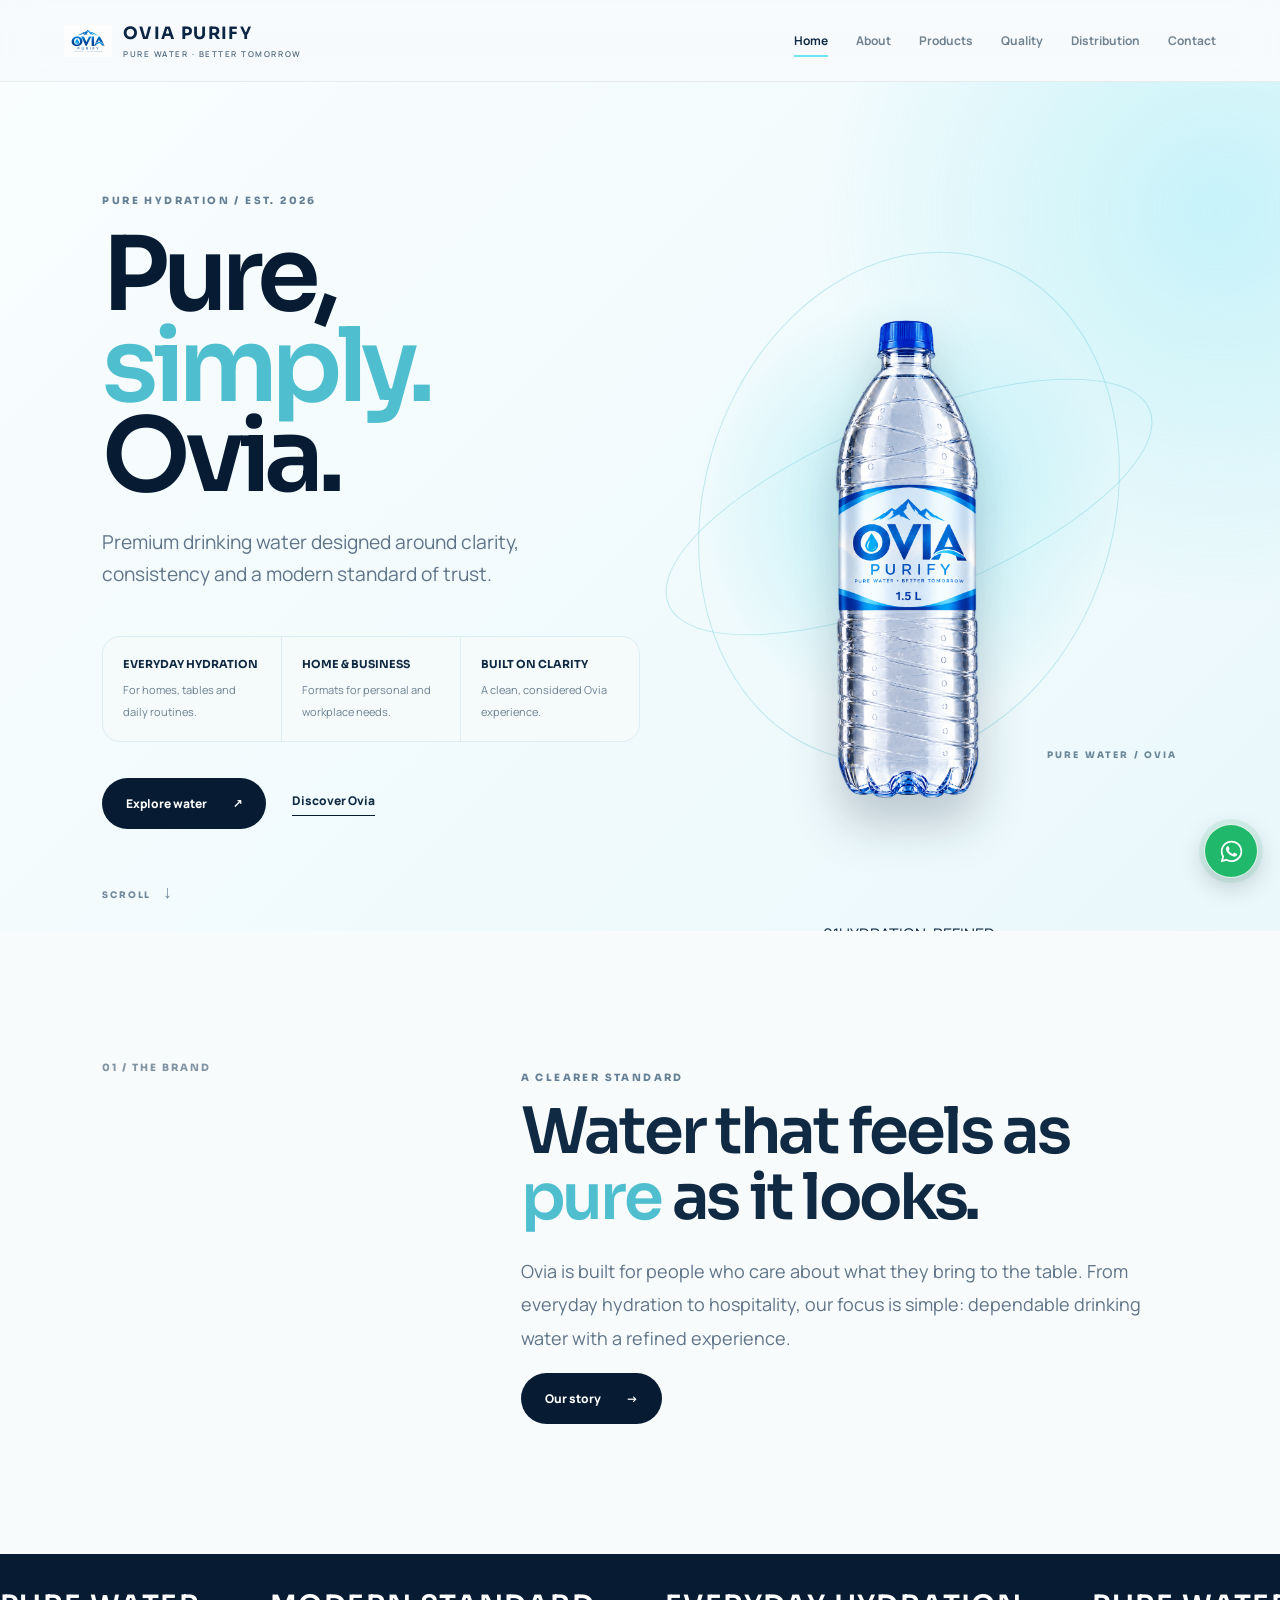
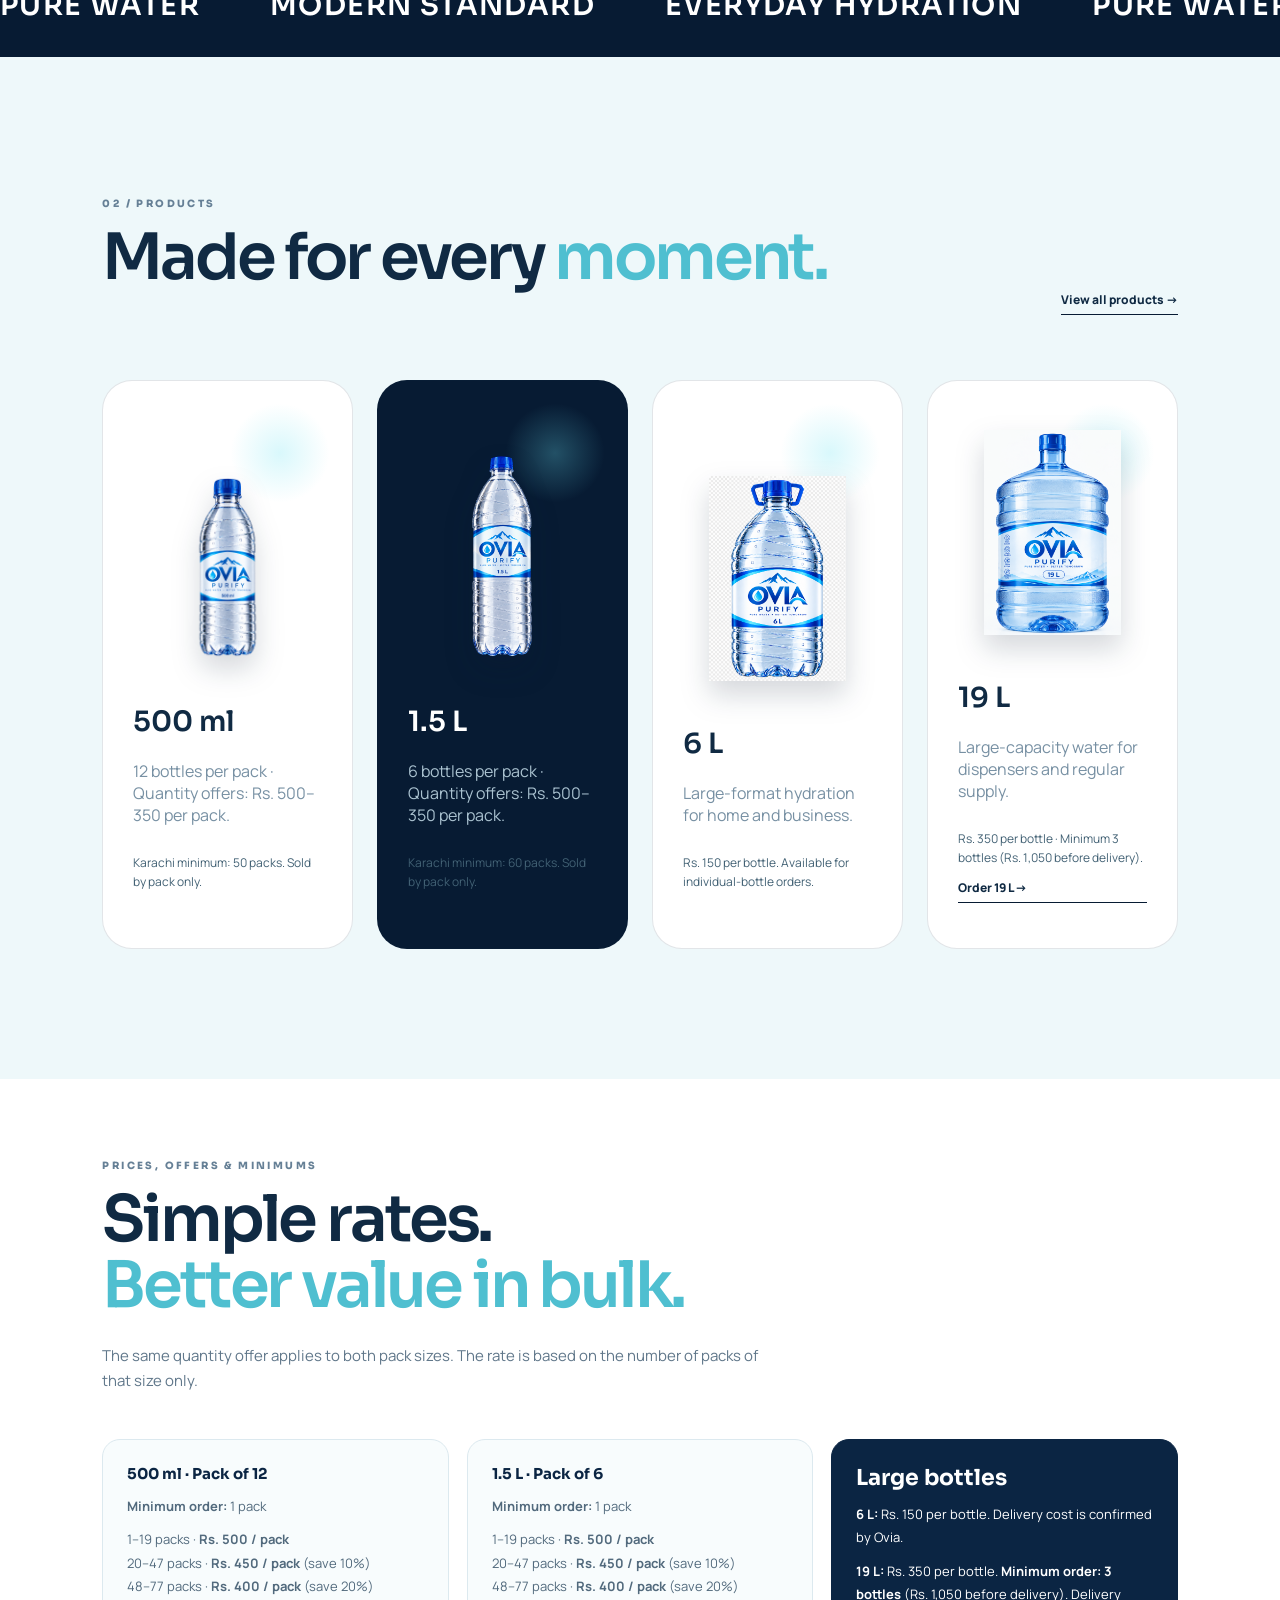
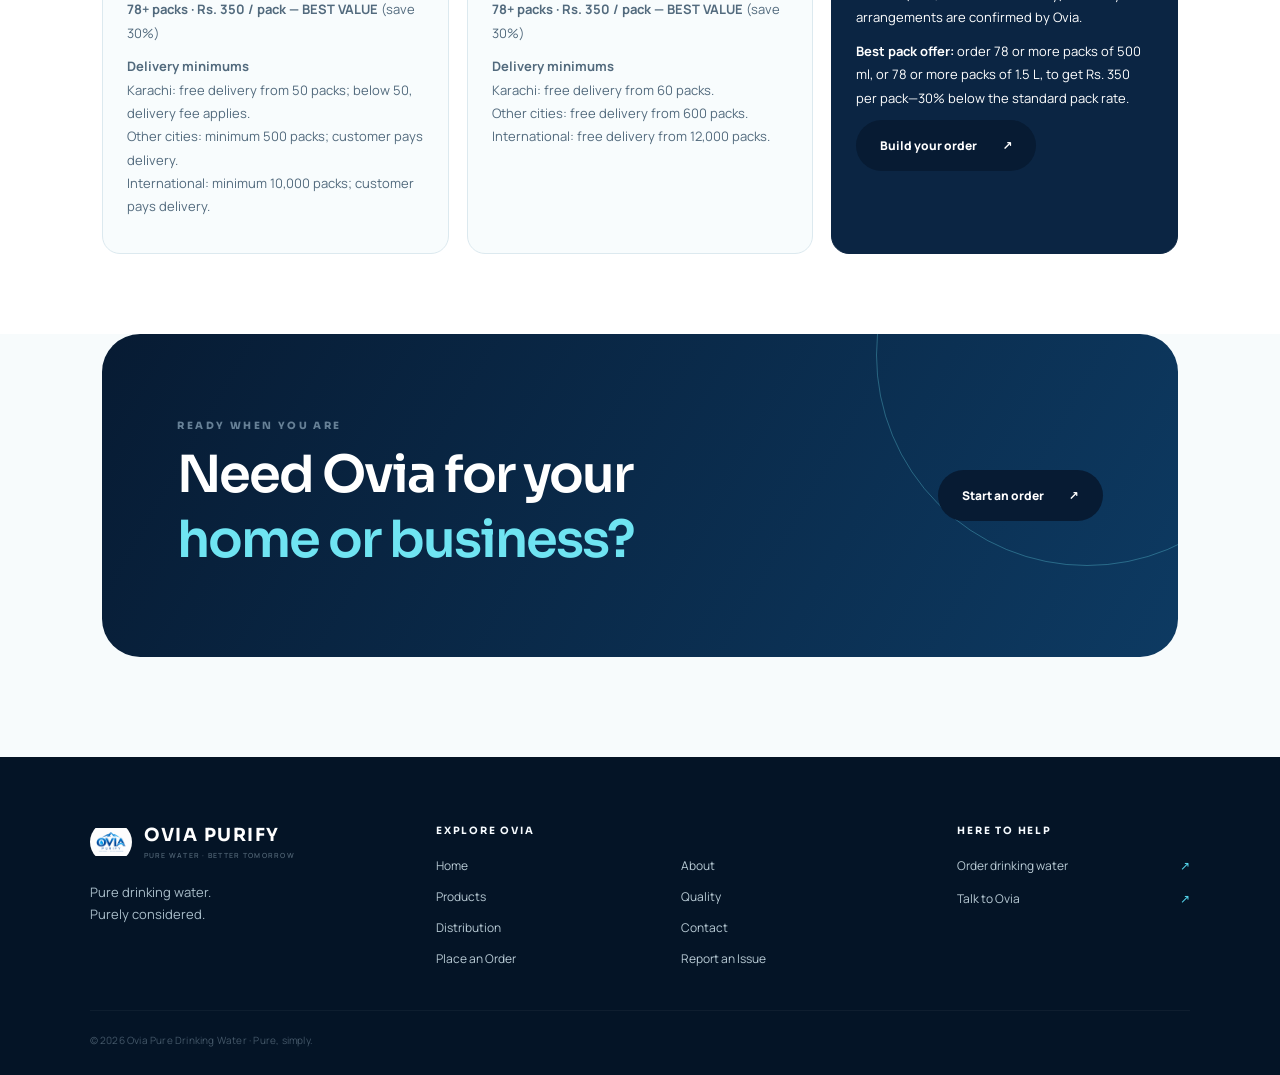
==== index.html @ d9a668f9 "Update Ovia brand lockup to OVIA PURIFY" ====
<!doctype html>
<html lang="en"><head><meta charset="utf-8"><meta name="viewport" content="width=device-width,initial-scale=1">
<title>Ovia — Pure, Simply.</title>
<link rel="canonical" href="https://ovia-pure-drinking-water.github.io/oviapurelife.com/"><meta name="description" content="Ovia Pure Drinking Water — clean hydration for homes, businesses and distribution partners.">
<link rel="preconnect" href="https://fonts.googleapis.com"><link href="https://fonts.googleapis.com/css2?family=Manrope:wght@400;500;600;700;800&family=Sora:wght@500;600;700&display=swap" rel="stylesheet">
<link rel="icon" type="image/png" href="ovia-logo.png?v=20261027"><link rel="stylesheet" href="styles.css?v=ovia-headerlogo3"><style id="home-page-recovery">/* Home-page safety: content must remain visible even if an animation script fails. */.reveal{opacity:1!important;transform:none!important}.hero-copy{animation:homeCopyIn .9s .1s both}.hero-bottle-wrap{animation:homeBottleIn 1.15s .18s both}.hero-water{pointer-events:none}.hero-bottle-wrap{isolation:isolate}.hero-bottle-wrap:after{content:"PURE WATER / OVIA";position:absolute;bottom:9%;right:0;color:#6b8798;font:800 9px Sora;letter-spacing:.24em}.hero-bottle-wrap .bottle{z-index:2}.hero-bottle-wrap .bottle-body{background:linear-gradient(100deg,rgba(255,255,255,.97),rgba(165,233,241,.8) 38%,rgba(255,255,255,.98) 75%);box-shadow:inset 9px 0 18px #ffffff99,inset -10px 0 20px #379fb41f,0 0 0 1px #7dcbd333}
.hero-bottle-wrap{perspective:1000px}
.hero-bottle-wrap .bottle{transform-origin:50% 85%;animation:oviaBottleFloat 5.8s ease-in-out infinite,oviaBottleReveal 1.2s .18s both;filter:drop-shadow(0 28px 22px rgba(7,26,48,.15))}
.hero-bottle-wrap .bottle-body{position:relative;overflow:hidden}
.hero-bottle-wrap .bottle-body:after{content:"";position:absolute;inset:-20% auto -20% -65%;width:36%;transform:skewX(-14deg);background:linear-gradient(90deg,transparent,rgba(255,255,255,.72),transparent);animation:oviaBottleShine 6.5s ease-in-out infinite;pointer-events:none}
.hero-bottle-wrap .bottle-label{background:linear-gradient(145deg,#081a2d,#102e4a 65%,#050e19);border:1px solid rgba(255,255,255,.48);color:#fff;transform:translateZ(2px)}
.hero-bottle-wrap .bottle-label .label-brand b{color:#fff}
.hero-bottle-wrap .bottle-label small{color:#d8eef5;letter-spacing:.16em}
.hero-bottle-wrap .cap{box-shadow:inset 0 3px 3px #ffffff44,0 5px 9px #071b3326}
@keyframes oviaBottleFloat{0%,100%{translate:0 0;rotate:-1deg}50%{translate:0 -10px;rotate:1deg}}
@keyframes oviaBottleReveal{from{opacity:0;transform:translateY(24px) scale(.96)}to{opacity:1;transform:translateY(0) scale(1)}}
@keyframes oviaBottleShine{0%,22%{left:-65%;opacity:0}35%{opacity:.8}60%,100%{left:135%;opacity:0}}
@media(prefers-reduced-motion:reduce){.hero-bottle-wrap .bottle,.hero-bottle-wrap .bottle-body:after{animation:none!important}}.hero-bottle-wrap .bottle-label{box-shadow:0 12px 28px #071b3310}.hero-bottle-wrap .halo{z-index:-1}.hero-bottle-wrap .hero-orbit{pointer-events:none}.hero-copy .lead{max-width:510px}.hero h1{max-width:720px}.hero h1 em{display:inline-block}.product-card{position:relative;overflow:hidden}.product-card:before{content:"";position:absolute;top:22px;right:22px;width:100px;height:100px;border-radius:50%;background:radial-gradient(circle,#6fe4f244,transparent 70%)}.product-card .mini-bottle{margin-bottom:auto;align-self:center;filter:drop-shadow(8px 18px 14px #071b3317)}.product-card .mini-bottle .bottle-body{min-height:0}.home-proof{display:grid;grid-template-columns:repeat(3,1fr);gap:1px;margin-top:45px;background:#dceef1;border:1px solid #dceef1;border-radius:18px;overflow:hidden}.home-proof div{padding:20px;background:#ffffffb8}.home-proof b{display:block;font:700 11px Sora;color:#102a43;margin-bottom:6px}.home-proof span{font-size:11px;color:#6b8191;line-height:1.5}@keyframes homeCopyIn{from{opacity:0;transform:translateY(22px)}to{opacity:1;transform:none}}@keyframes homeBottleIn{from{opacity:0;transform:translateY(24px) scale(.97)}to{opacity:1;transform:none}}@media(max-width:680px){.hero-bottle-wrap:after{bottom:3%;right:4%}.home-proof{grid-template-columns:1fr}.home-proof div{padding:14px 17px}.hero-bottle-wrap{height:390px!important}.hero h1{font-size:clamp(52px,15vw,70px)}}@media(prefers-reduced-motion:reduce){.hero-copy,.hero-bottle-wrap{animation:none!important}.bottle,.halo,.hero-orbit,.hero-water{animation:none!important}}
/* Home-only identity and footer refinement */
.brand{gap:11px;text-decoration:none}.brand-mark{width:48px;height:48px;flex:0 0 48px;border:0;border-radius:0;display:block;color:#0b2543}.brand-mark img{display:block;width:100%;height:100%;object-fit:contain}.brand-word{font:700 17px Sora,sans-serif;letter-spacing:.08em;color:#0b2543;white-space:nowrap}.brand-word small{font:600 8px Manrope,sans-serif;letter-spacing:.19em;color:#526a7d;opacity:1}
.home-footer{grid-template-columns:minmax(200px,1fr) minmax(300px,1.6fr) minmax(150px,.8fr);gap:42px 55px;padding:64px clamp(24px,7vw,100px) 28px}.home-footer .footer-brand{min-width:0}.home-footer .footer-logo{display:inline-flex;align-items:center;gap:12px;color:#fff;text-decoration:none}.home-footer .footer-logo-image{width:42px;height:42px;flex:0 0 42px;object-fit:contain;border-radius:50%}.home-footer .footer-logo span{font:700 18px Sora,sans-serif;letter-spacing:.08em;white-space:nowrap}.home-footer .footer-logo small{display:block;margin-top:5px;color:#a7bfce;font:600 7px Manrope,sans-serif;letter-spacing:.18em}.home-footer .footer-brand p{font-size:13px;color:#a9bdc9}.home-footer .footer-navigation>strong,.home-footer .footer-contact>strong{display:block;margin:3px 0 20px;color:#f6fbff;font:700 10px Sora,sans-serif;letter-spacing:.18em}.home-footer .footer-links{display:grid;grid-template-columns:repeat(2,minmax(95px,1fr));gap:13px 24px;align-items:start}.home-footer .footer-links a,.home-footer .footer-contact>a{color:#b9cbd5;font-size:12px;line-height:1.5;text-decoration:none;transition:color .2s}.home-footer .footer-links a:hover,.home-footer .footer-contact>a:hover{color:#55d7ee}.home-footer .footer-contact>a{display:flex;justify-content:space-between;gap:18px;margin:0 0 15px}.home-footer .footer-contact>a span{color:#55d7ee}.home-footer>small{padding-top:22px;border-top:1px solid #ffffff18;color:#91a8b8;font-size:10px;letter-spacing:.02em}
@media(max-width:900px){.home-footer{grid-template-columns:1fr 1.4fr;gap:36px}.home-footer .footer-contact{grid-column:1/-1}.home-footer .footer-contact>a{max-width:320px}}
@media(max-width:680px){.brand{gap:8px}.brand-mark{width:40px;height:40px;flex-basis:40px}.brand-word{font-size:16px}.brand-word small{font-size:7px}.home-footer{grid-template-columns:1fr;padding:48px 7vw 24px;gap:30px}.home-footer .footer-contact{grid-column:auto}.home-footer .footer-links{grid-template-columns:repeat(2,minmax(0,1fr));gap:14px 20px}.home-footer>small{grid-column:auto;line-height:1.7}.home-footer .footer-navigation>strong,.home-footer .footer-contact>strong{margin-bottom:15px}}

/* Tiny, home-only bottle-label refinement: wave mark beside OVIA, and a little more mobile caption clearance. */
.bottle-label .label-brand{display:flex;align-items:center;justify-content:center;gap:8px;line-height:1}.bottle-label .label-brand img{width:27px;height:27px;flex:0 0 27px;color:#0b2543}.bottle-label .label-brand b{font:700 20px Sora;letter-spacing:.1em;color:var(--navy)}.mini-bottle .bottle-label .label-brand{gap:2px}.mini-bottle .bottle-label .label-brand img{width:9px;height:9px;flex-basis:9px}.mini-bottle .bottle-label .label-brand b{font-size:8px;letter-spacing:.07em}
@media(max-width:680px){.hero-caption{transform:translateY(14px)}}
/* Home-only ordering details and 6 L format */
.b6{width:125px;height:190px}.product-order-note{font-size:12px!important;line-height:1.55!important;color:#426174!important}.home-order-info{background:#fff;padding-top:70px;padding-bottom:80px}.home-order-info .section-head{margin-bottom:30px}.home-order-grid{display:grid;grid-template-columns:repeat(3,minmax(0,1fr));gap:18px}.home-order-grid article{padding:24px;border:1px solid #dce9ef;border-radius:18px;background:#f8fcfd}.home-order-grid h3{font:700 15px Sora,sans-serif;color:#0b2543;margin:0 0 12px}.home-order-grid p{font-size:13px;line-height:1.75;color:#526a7d;margin:0 0 10px}.home-order-grid .home-saving{background:#0b2543;border-color:#0b2543}.home-order-grid .home-saving h3,.home-order-grid .home-saving p{color:#fff}.home-order-grid .home-saving h3{font-size:22px}.home-order-grid strong{color:inherit}@media(max-width:760px){.home-order-grid{grid-template-columns:1fr}.home-order-grid article{padding:20px}}

/* Mobile menu reliability: keep the open panel above page artwork and easy to tap. */
@media(max-width:680px){.site-header{isolation:isolate}.site-header .menu-btn{display:block;position:relative;z-index:103;padding:10px;touch-action:manipulation}.site-header .nav{z-index:102;max-height:calc(100dvh - 70px);overflow-y:auto;pointer-events:none}.site-header .nav.open{display:flex;pointer-events:auto}}
@media(max-width:680px){.site-header .menu-btn{display:block!important;position:relative;z-index:10000;padding:10px;touch-action:manipulation}.site-header .nav.open{display:flex!important;pointer-events:auto!important}} .cta-panel:after{z-index:0;pointer-events:none}.cta-panel>*{position:relative;z-index:1}.cta-panel .btn{pointer-events:auto;cursor:pointer;touch-action:manipulation}
</style><style id="ovia-real-product-bottles">.hero-bottle-wrap{overflow:visible}.hero-bottle-wrap .hero-product-image{position:relative;z-index:2;display:block;width:auto;height:min(490px,76%);max-width:90%;object-fit:contain;filter:drop-shadow(0 28px 24px rgba(7,26,48,.22));animation:oviaRealBottleFloat 5.8s ease-in-out infinite;transform-origin:50% 85%}.product-card .product-bottle-image{position:relative;z-index:1;display:block;object-fit:contain;width:auto;max-width:78%;height:205px;margin:4px auto 20px;filter:drop-shadow(0 14px 14px rgba(7,26,48,.17));transition:transform .45s cubic-bezier(.16,1,.3,1)}.product-card:hover .product-bottle-image{transform:translateY(-5px) scale(1.025)}.product-card .product-bottle-500{height:185px}.product-card .product-bottle-1500{height:205px}.product-card .product-bottle-6l{height:205px;max-width:90%}@keyframes oviaRealBottleFloat{0%,100%{transform:translateY(0) rotate(-1deg)}50%{transform:translateY(-11px) rotate(1deg)}}@media(max-width:680px){.hero-bottle-wrap{height:420px!important}.hero-bottle-wrap .hero-product-image{height:min(360px,82%);max-width:82%}.product-card .product-bottle-image{height:190px}.product-card .product-bottle-500{height:170px}}@media(prefers-reduced-motion:reduce){.hero-bottle-wrap .hero-product-image{animation:none!important}}</style><style id="ovia-home-19l-card">.product-grid{grid-template-columns:repeat(4,minmax(0,1fr))}.product-bottle-19l{height:205px;max-width:90%;object-fit:contain;margin:4px auto 20px;filter:drop-shadow(8px 18px 14px #071b3317)}@media(max-width:1100px){.product-grid{grid-template-columns:repeat(2,minmax(0,1fr))}}@media(max-width:680px){.product-grid{grid-template-columns:1fr}.product-bottle-19l{height:205px}}</style><style id="ovia-clear-pricing">.home-order-info .section-lead{max-width:680px;color:#60778a;font-size:15px;line-height:1.7;margin-top:14px}.home-order-grid article p{line-height:1.8}.home-order-grid article p strong{color:inherit}</style></head><body>
<div id="preloader"><div class="preload-orb"><svg viewBox="0 0 100 120"><path d="M50 4C38 25 15 48 15 72a35 35 0 0 0 70 0C85 48 62 25 50 4Z"/></svg></div><div class="preload-line"></div><span>OVIA</span></div>
<header class="site-header"><a class="brand" href="index.html" aria-label="Ovia — Home" data-sound="click"><span class="brand-mark" aria-hidden="true"><img src="ovia-logo.png?v=20261027" alt=""></span><span class="brand-word">OVIA PURIFY<small>PURE WATER · BETTER TOMORROW</small></span></a><button class="menu-btn" type="button" aria-label="Open navigation menu" aria-controls="primary-navigation" aria-expanded="false" onclick="(function(b){var n=b.parentElement.querySelector('.nav');if(!n)return;var o=!n.classList.contains('open');n.classList.toggle('open',o);n.style.cssText=o?'display:flex;position:fixed;top:70px;left:0;right:0;flex-direction:column;background:#fff;padding:20px 25px;z-index:9999;box-shadow:0 20px 30px #071b3315;max-height:calc(100dvh - 70px);overflow-y:auto':'';b.setAttribute('aria-expanded',String(o));})(this)"><i></i><i></i></button><nav id="primary-navigation" class="nav"><a class="active" href="index.html">Home</a><a href="about.html">About</a><a href="products.html">Products</a><a href="quality.html">Quality</a><a href="distribution.html">Distribution</a><a href="contact.html">Contact</a></nav></header>
<main>
<section class="hero"><div class="hero-water"></div><div class="hero-copy reveal"><p class="eyebrow">PURE HYDRATION / EST. 2026</p><h1>Pure,<br><em>simply.</em> Ovia.</h1><p class="lead">Premium drinking water designed around clarity, consistency and a modern standard of trust.</p><div class="home-proof"><div><b>EVERYDAY HYDRATION</b><span>For homes, tables and daily routines.</span></div><div><b>HOME & BUSINESS</b><span>Formats for personal and workplace needs.</span></div><div><b>BUILT ON CLARITY</b><span>A clean, considered Ovia experience.</span></div></div><div class="hero-actions"><a class="btn btn-primary" href="products.html" data-sound="whoosh">Explore water <span>↗</span></a><a class="text-link" href="about.html">Discover Ovia</a></div></div>
<div class="hero-bottle-wrap reveal"><div class="halo"></div><img class="hero-product-image" src="bottle-1.5l.png" alt="OVIA 1.5 litre pure drinking water bottle" fetchpriority="high"><div class="hero-orbit o1"></div><div class="hero-orbit o2"></div><div class="hero-caption"><span>01</span><span>HYDRATION, REFINED</span></div></div>
<div class="scroll-cue">SCROLL <span>↓</span></div></section>
<section class="section split"><div class="section-tag reveal">01 / THE BRAND</div><div class="split-content reveal"><p class="eyebrow">A clearer standard</p><h2>Water that feels as <em>pure</em> as it looks.</h2><p>Ovia is built for people who care about what they bring to the table. From everyday hydration to hospitality, our focus is simple: dependable drinking water with a refined experience.</p><a class="btn btn-dark" href="about.html">Our story <span>→</span></a></div></section>
<section class="dark-band"><div class="marquee"><span>PURE WATER</span><span>MODERN STANDARD</span><span>EVERYDAY HYDRATION</span><span>PURE WATER</span></div></section>
<section class="section product-preview"><div class="section-head reveal"><div><p class="eyebrow">02 / PRODUCTS</p><h2>Made for every <em>moment.</em></h2></div><a class="text-link" href="products.html">View all products →</a></div><div class="product-grid"><article class="product-card reveal"><img class="product-bottle-image product-bottle-500" src="bottle-500ml.png" alt="OVIA 500 ml water bottle" loading="lazy"><h3>500 ml</h3><p>12 bottles per pack · Quantity offers: Rs. 500–350 per pack.</p><p class="product-order-note">Karachi minimum: 50 packs. Sold by pack only.</p></article><article class="product-card featured reveal"><img class="product-bottle-image product-bottle-1500" src="bottle-1.5l.png" alt="OVIA 1.5 litre water bottle" loading="lazy"><h3>1.5 L</h3><p>6 bottles per pack · Quantity offers: Rs. 500–350 per pack.</p><p class="product-order-note">Karachi minimum: 60 packs. Sold by pack only.</p></article><article class="product-card reveal"><img class="product-bottle-image product-bottle-6l" src="bottle-6l.png" alt="OVIA 6 litre water bottle" loading="lazy"><h3>6 L</h3><p>Large-format hydration for home and business.</p><p class="product-order-note">Rs. 150 per bottle. Available for individual-bottle orders.</p></article><article class="product-card reveal"><img class="product-bottle-image product-bottle-19l" src="bottle-19l.png" alt="OVIA 19 litre water bottle" loading="lazy"><h3>19 L</h3><p>Large-capacity water for dispensers and regular supply.</p><p class="product-order-note">Rs. 350 per bottle · Minimum 3 bottles (Rs. 1,050 before delivery).</p><a class="text-link" href="order.html?product=19l">Order 19 L →</a></article></div></section>
<section class="section home-order-info" id="pricing-offers">
<div class="section-head"><div><p class="eyebrow">PRICES, OFFERS & MINIMUMS</p><h2>Simple rates.<br><em>Better value in bulk.</em></h2><p class="section-lead">The same quantity offer applies to both pack sizes. The rate is based on the number of packs of that size only.</p></div></div>
<div class="home-order-grid">
<article>
<h3>500 ml · Pack of 12</h3>
<p><strong>Minimum order:</strong> 1 pack</p>
<p>1–19 packs · <strong>Rs. 500 / pack</strong><br>20–47 packs · <strong>Rs. 450 / pack</strong> (save 10%)<br>48–77 packs · <strong>Rs. 400 / pack</strong> (save 20%)<br><strong>78+ packs · Rs. 350 / pack — BEST VALUE</strong> (save 30%)</p>
<p><strong>Delivery minimums</strong><br>Karachi: free delivery from 50 packs; below 50, delivery fee applies.<br>Other cities: minimum 500 packs; customer pays delivery.<br>International: minimum 10,000 packs; customer pays delivery.</p>
</article>
<article>
<h3>1.5 L · Pack of 6</h3>
<p><strong>Minimum order:</strong> 1 pack</p>
<p>1–19 packs · <strong>Rs. 500 / pack</strong><br>20–47 packs · <strong>Rs. 450 / pack</strong> (save 10%)<br>48–77 packs · <strong>Rs. 400 / pack</strong> (save 20%)<br><strong>78+ packs · Rs. 350 / pack — BEST VALUE</strong> (save 30%)</p>
<p><strong>Delivery minimums</strong><br>Karachi: free delivery from 60 packs.<br>Other cities: free delivery from 600 packs.<br>International: free delivery from 12,000 packs.</p>
</article>
<article class="home-saving">
<h3>Large bottles</h3>
<p><strong>6 L:</strong> Rs. 150 per bottle. Delivery cost is confirmed by Ovia.</p>
<p><strong>19 L:</strong> Rs. 350 per bottle. <strong>Minimum order: 3 bottles</strong> (Rs. 1,050 before delivery). Delivery arrangements are confirmed by Ovia.</p>
<p><strong>Best pack offer:</strong> order 78 or more packs of 500 ml, or 78 or more packs of 1.5 L, to get Rs. 350 per pack—30% below the standard pack rate.</p>
<a class="btn btn-primary" href="order.html" data-sound="whoosh">Build your order <span>↗</span></a>
</article>
</div></section><section class="cta-panel"><div><p class="eyebrow">READY WHEN YOU ARE</p><h2>Need Ovia for your<br><em>home or business?</em></h2></div><a class="btn btn-primary" href="https://ovia-pure-drinking-water.github.io/oviapurelife.com/order.html" data-sound="whoosh" style="position:relative;z-index:2;pointer-events:auto;cursor:pointer">Start an order <span>↗</span></a></section>
</main><footer class="footer home-footer"><div class="footer-brand"><a class="footer-logo" href="index.html" aria-label="Ovia Home"><img src="ovia-logo.png?v=20261027" alt="" class="footer-logo-image"><span>OVIA PURIFY<small>PURE WATER · BETTER TOMORROW</small></span></a><p>Pure drinking water.<br>Purely considered.</p></div><div class="footer-navigation"><strong>EXPLORE OVIA</strong><div class="footer-links"><a href="index.html">Home</a><a href="about.html">About</a><a href="products.html">Products</a><a href="quality.html">Quality</a><a href="distribution.html">Distribution</a><a href="contact.html">Contact</a><a href="order.html">Place an Order</a><a href="report.html">Report an Issue</a></div></div><div class="footer-contact"><strong>HERE TO HELP</strong><a href="order.html">Order drinking water <span>↗</span></a><a href="contact.html">Talk to Ovia <span>↗</span></a></div><small>© 2026 Ovia Pure Drinking Water · Pure, simply.</small></footer>
<div id="toast"></div><script>window.addEventListener("load",function(){var p=document.getElementById("preloader");if(p){p.classList.add("preloader-done");setTimeout(function(){p.style.display="none"},900)}});setTimeout(function(){var p=document.getElementById("preloader");if(p){p.classList.add("preloader-done");setTimeout(function(){p.style.display="none"},900)}},3000);</script><script src="app.js?v=pricing-clean-20261027-v2"></script>
<style id="ovia-whatsapp-widget">
.ovia-wa-float{position:fixed;right:22px;bottom:22px;z-index:10000;width:54px;height:54px;display:grid;place-items:center;border-radius:50%;background:#20b86a;color:#fff;border:1px solid rgba(255,255,255,.85);box-shadow:0 8px 26px rgba(7,26,48,.22),0 0 0 5px rgba(32,184,106,.10);text-decoration:none;transition:transform .22s ease,box-shadow .22s ease;isolation:isolate}
.ovia-wa-float:hover{transform:translateY(-3px);box-shadow:0 12px 30px rgba(7,26,48,.25),0 0 0 6px rgba(32,184,106,.14)}
.ovia-wa-float:focus-visible{outline:3px solid #0b2543;outline-offset:4px}
.ovia-wa-float svg{width:27px;height:27px;display:block;fill:currentColor}
@media(max-width:600px){.ovia-wa-float{right:15px;bottom:16px;width:50px;height:50px}.ovia-wa-float svg{width:25px;height:25px}}
@media(prefers-reduced-motion:reduce){.ovia-wa-float{transition:none}}
</style>
<a class="ovia-wa-float" href="https://wa.me/923101215472?text=Hello%20Ovia%20team%2C%20I%E2%80%99d%20like%20to%20know%20more%20about%20your%20products%20and%20services.%0A%0ACould%20you%20please%20assist%20me%20with%20my%20enquiry%3F" target="_blank" rel="noopener noreferrer" aria-label="Chat with Ovia on WhatsApp" title="Chat with Ovia">
<svg viewBox="0 0 32 32" aria-hidden="true"><path d="M16.02 3.2C9.03 3.2 3.34 8.85 3.34 15.8c0 2.23.59 4.4 1.72 6.32L3.2 28.8l6.86-1.79a12.8 12.8 0 0 0 5.95 1.47h.01c6.98 0 12.67-5.65 12.67-12.6 0-3.37-1.32-6.54-3.71-8.92a12.6 12.6 0 0 0-8.96-3.76Zm0 23.14h-.01a10.6 10.6 0 0 1-5.4-1.47l-.39-.23-4.07 1.06 1.09-3.95-.25-.4a10.47 10.47 0 0 1-1.62-5.55c0-5.82 4.78-10.56 10.65-10.56 2.84 0 5.51 1.1 7.52 3.1a10.45 10.45 0 0 1 3.12 7.46c0 5.82-4.78 10.54-10.64 10.54Zm5.84-7.9c-.32-.16-1.9-.93-2.2-1.03-.3-.11-.51-.16-.73.16-.22.32-.84 1.03-1.03 1.24-.19.21-.38.24-.7.08-.33-.16-1.38-.5-2.62-1.58-.97-.85-1.63-1.9-1.82-2.22-.19-.32-.02-.5.14-.66.14-.14.32-.38.49-.56.16-.19.22-.32.33-.54.1-.22.05-.4-.03-.56-.08-.16-.73-1.74-1-2.38-.26-.62-.53-.53-.73-.54h-.62c-.22 0-.57.08-.87.4-.3.32-1.14 1.1-1.14 2.67s1.17 3.1 1.33 3.31c.16.22 2.3 3.49 5.57 4.89.78.33 1.39.53 1.87.68.79.25 1.5.21 2.06.13.63-.09 1.9-.77 2.17-1.52.27-.75.27-1.39.19-1.52-.08-.14-.3-.22-.62-.38Z"/></svg>
</a>

</body>
</html>
---- styles.css ----
:root{--navy:#071b33;--navy2:#0b2748;--aqua:#6fe4f2;--ice:#eafbfd;--ink:#102a43;--muted:#5f7488;--white:#fff;--line:rgba(16,42,67,.12);--ease:cubic-bezier(.16,1,.3,1)}
*{box-sizing:border-box}html{scroll-behavior:smooth}body{margin:0;background:#f7fbfc;color:var(--ink);font-family:Manrope,system-ui,sans-serif;overflow-x:hidden}a{text-decoration:none;color:inherit}button,input,select,textarea{font:inherit}button{cursor:pointer}
#preloader{position:fixed;inset:0;z-index:9999;background:var(--navy);display:grid;place-items:center;align-content:center;gap:22px;color:white;transition:opacity .8s var(--ease),visibility .8s}.preload-orb{width:88px;height:104px;animation:dropIn 1.2s var(--ease)}.preload-orb svg{width:100%;height:100%;fill:none;stroke:var(--aqua);stroke-width:2}.preload-line{width:180px;height:1px;background:rgba(255,255,255,.15);position:relative;overflow:hidden}.preload-line:after{content:"";position:absolute;inset:0;background:var(--aqua);transform:translateX(-100%);animation:loadline 1.5s var(--ease) forwards}.preloader-done{opacity:0;visibility:hidden}.preload-orb+ .preload-line+span{font:700 12px Sora;letter-spacing:.35em}
.site-header{height:82px;padding:0 clamp(20px,5vw,72px);display:flex;align-items:center;justify-content:space-between;background:rgba(247,251,252,.8);backdrop-filter:blur(18px);position:sticky;top:0;z-index:100;border-bottom:1px solid rgba(16,42,67,.07)}.brand{display:flex;align-items:center;gap:12px;font:700 21px Sora;letter-spacing:.08em}.brand small{display:block;font:700 8px Manrope;letter-spacing:.22em;opacity:.58;margin-top:4px}.brand-mark{width:50px;height:50px;flex:0 0 50px;border:0;border-radius:50%;display:block;overflow:hidden;color:var(--aqua);font-size:28px;line-height:1}.brand-mark img{display:block;width:100%;height:100%;object-fit:contain}.nav{display:flex;gap:28px;font-size:12px;font-weight:700}.nav a{opacity:.58;position:relative;padding:32px 0}.nav a:after{content:"";position:absolute;left:0;right:100%;bottom:24px;height:2px;background:var(--aqua);transition:.4s var(--ease)}.nav a:hover,.nav a.active{opacity:1}.nav a.active:after,.nav a:hover:after{right:0}.menu-btn{display:none;background:none;border:0}.menu-btn i{display:block;width:25px;height:2px;background:var(--navy);margin:6px}
.hero{min-height:calc(100vh - 82px);position:relative;display:grid;grid-template-columns:1fr 1fr;align-items:center;padding:8vw;overflow:hidden;background:linear-gradient(135deg,#f9fdfe,#eaf8fb)}.hero-water{position:absolute;width:70vw;height:70vw;right:-30vw;top:-25vw;border-radius:50%;background:radial-gradient(circle,rgba(111,228,242,.32),transparent 62%);filter:blur(5px);animation:waterPulse 7s ease-in-out infinite}.hero-copy{position:relative;z-index:2;max-width:650px}.eyebrow{font:800 10px Sora;letter-spacing:.24em;color:#668096;text-transform:uppercase}.hero h1,.page-hero h1,.form-page-head h1{font:600 clamp(58px,8vw,126px)/.88 Sora;margin:24px 0;color:var(--navy);letter-spacing:-.065em}.hero h1 em,.page-hero h1 em,.form-page-head h1 em,h2 em{font-style:normal;color:#4fbfd0}.lead{font-size:clamp(17px,1.5vw,21px);line-height:1.7;color:var(--muted);max-width:650px}.hero-actions{display:flex;align-items:center;gap:26px;margin-top:36px}.btn{display:inline-flex;align-items:center;justify-content:center;gap:25px;border:0;border-radius:999px;padding:17px 24px;font-weight:800;font-size:12px;transition:.45s var(--ease);position:relative;overflow:hidden}.btn span{transition:.45s var(--ease)}.btn:hover{transform:translateY(-4px);box-shadow:0 18px 40px rgba(7,27,51,.16)}.btn:hover span{transform:translateX(5px)}.btn-primary{background:var(--navy);color:#fff}.btn-dark{background:var(--navy);color:white}.text-link{font-weight:800;font-size:12px;border-bottom:1px solid var(--navy);padding-bottom:6px}.hero-bottle-wrap{height:620px;display:grid;place-items:center;position:relative;z-index:2}.halo{position:absolute;width:440px;height:440px;border-radius:50%;background:radial-gradient(circle,rgba(111,228,242,.42),rgba(111,228,242,0) 68%);filter:blur(2px);animation:halo 5s ease-in-out infinite}.hero-orbit{position:absolute;border:1px solid rgba(79,191,208,.3);border-radius:50%;animation:spin 18s linear infinite}.o1{width:520px;height:180px;transform:rotate(-22deg)}.o2{width:410px;height:520px;transform:rotate(18deg);animation-direction:reverse}
.bottle{position:relative;display:flex;flex-direction:column;align-items:center;filter:drop-shadow(22px 28px 28px rgba(7,27,51,.2));animation:floatBottle 5s ease-in-out infinite}.cap{width:58%;height:30px;background:linear-gradient(90deg,#b9f6fb,#4fcbdc);border-radius:7px 7px 5px 5px;box-shadow:inset 0 2px 5px #fff8}.neck{width:64%;height:50px;background:linear-gradient(90deg,rgba(255,255,255,.9),rgba(205,247,250,.75),rgba(255,255,255,.9));border-radius:8px 8px 4px 4px}.bottle-body{position:relative;width:100%;height:100%;border-radius:28px 28px 35px 35px;background:linear-gradient(100deg,rgba(255,255,255,.9),rgba(177,237,244,.7) 40%,rgba(255,255,255,.95) 75%);border:1px solid rgba(255,255,255,.9);box-shadow:inset 9px 0 18px rgba(255,255,255,.6),inset -10px 0 20px rgba(55,159,180,.12)}.bottle-body:after{content:"";position:absolute;left:12%;top:8%;width:17%;height:72%;background:linear-gradient(#fff9,transparent);border-radius:50%;filter:blur(3px)}.bottle-label{position:absolute;left:8%;right:8%;top:35%;height:30%;background:rgba(255,255,255,.72);border:1px solid rgba(7,27,51,.07);border-radius:14px;display:grid;place-content:center;text-align:center;z-index:2}.bottle-label b{font:700 20px Sora;letter-spacing:.1em;color:var(--navy)}.bottle-label small{font-size:7px;letter-spacing:.2em;margin-top:4px;color:#648093}.bottle-label i{display:block;width:22px;height:1px;background:var(--aqua);margin:8px auto 0}.bottle-150{width:230px;height:520px}.bottle-500{width:145px;height:340px}.bottle-1500{width:190px;height:455px}.bottle-19{width:270px;height:390px}.bottle-19 .bottle-body{border-radius:20px 20px 34px 34px}.handle{position:absolute;width:105px;height:145px;right:-48px;top:90px;border:18px solid rgba(190,239,244,.85);border-left:0;border-radius:0 60px 60px 0;z-index:-1}.mini-bottle{position:relative;margin:auto;display:flex;flex-direction:column;align-items:center}.b500{width:80px;height:190px}.b1500{width:95px;height:225px}.b19{width:125px;height:190px}.mini-bottle .cap{height:12px}.mini-bottle .neck{height:20px}.mini-bottle .bottle-body{border-radius:13px 13px 18px 18px}.mini-bottle .bottle-label b{font-size:10px}.mini-bottle .bottle-label small{font-size:5px}.scroll-cue{position:absolute;bottom:28px;left:8vw;font:800 9px Sora;letter-spacing:.2em;color:#73889a}.scroll-cue span{font-size:18px;margin-left:8px}
.section{padding:130px 8vw}.split{display:grid;grid-template-columns:.5fr 1fr;gap:7vw}.section-tag{font:800 10px Sora;letter-spacing:.2em;color:#8395a5}.split-content{max-width:760px}.split h2,.section-head h2{font:600 clamp(38px,5vw,70px)/1.02 Sora;letter-spacing:-.05em;margin:15px 0 25px}.split p:not(.eyebrow){font-size:18px;line-height:1.85;color:var(--muted);max-width:700px}.dark-band{background:var(--navy);color:white;overflow:hidden;padding:34px 0}.marquee{display:flex;gap:70px;white-space:nowrap;width:max-content;animation:marquee 22s linear infinite}.marquee span{font:600 28px Sora;letter-spacing:.05em}.product-preview{background:#eef8fa}.section-head{display:flex;justify-content:space-between;align-items:end;margin-bottom:65px}.product-grid{display:grid;grid-template-columns:repeat(3,1fr);gap:24px}.product-card{background:white;border:1px solid var(--line);border-radius:30px;padding:45px 30px;min-height:450px;display:flex;flex-direction:column;justify-content:flex-end;transition:.55s var(--ease)}.product-card:hover{transform:translateY(-12px);box-shadow:0 30px 70px rgba(7,27,51,.12)}.product-card.featured{background:var(--navy);color:white}.product-card p{color:#7790a3}.product-card.featured p{color:#aac2d0}.product-card h3{font:600 28px Sora;margin:25px 0 5px}.cta-panel{margin:0 8vw 100px;border-radius:38px;padding:75px;display:flex;justify-content:space-between;align-items:center;background:linear-gradient(120deg,var(--navy),#0d3a62);color:#fff;position:relative;overflow:hidden}.cta-panel:after{content:"";position:absolute;width:420px;height:420px;right:-120px;top:-190px;border:1px solid rgba(111,228,242,.3);border-radius:50%}.cta-panel h2{font:600 clamp(35px,4vw,60px) Sora;letter-spacing:-.04em;margin:10px 0}.cta-panel h2 em{color:var(--aqua)}
.footer{background:#041426;color:#b9cbd5;padding:70px 8vw;display:grid;grid-template-columns:1fr auto;gap:50px}.footer b{font:700 22px Sora;color:white;letter-spacing:.1em}.footer p{line-height:1.7}.footer-links{display:flex;gap:25px;align-items:start}.footer-links a{font-size:12px}.footer small{grid-column:1/-1;opacity:.45;font-size:10px}
.page-hero{min-height:650px;padding:100px 8vw;display:grid;grid-template-columns:1fr 1fr;align-items:center;background:linear-gradient(135deg,#f7fcfd,#e7f8fb)}.page-hero.compact{min-height:530px;display:block}.page-hero-art{display:grid;place-items:center}.drop-giant{width:260px;height:340px;border-radius:65% 35% 62% 38%;background:linear-gradient(145deg,#fff,rgba(111,228,242,.55));transform:rotate(45deg);box-shadow:30px 40px 70px rgba(23,125,151,.18);animation:floatBottle 5s infinite}.narrative{display:grid;grid-template-columns:.5fr 1fr;gap:8vw}.narrative-copy h2{font:600 clamp(38px,5vw,68px)/1.05 Sora;letter-spacing:-.05em;margin:0 0 30px}.narrative-copy p{font-size:18px;line-height:1.9;color:var(--muted);max-width:750px}.values{display:grid;grid-template-columns:repeat(3,1fr);gap:1px;background:var(--line)}.value{background:#fff;padding:70px 8vw;min-height:330px}.value span,.product-no,.quality-step>span,.dist-card>span{font:800 10px Sora;color:#65bfce;letter-spacing:.15em}.value h3{font:600 30px Sora}.value p,.dist-card p{line-height:1.8;color:var(--muted)}.dark-story{padding:150px 8vw;background:var(--navy);color:#fff}.dark-story h2{font:600 clamp(45px,6vw,90px)/1 Sora;letter-spacing:-.05em}.dark-story em{color:var(--aqua)}
.products-list{padding:60px 8vw 130px}.big-product{display:grid;grid-template-columns:1fr 1fr;gap:10vw;align-items:center;min-height:680px;border-bottom:1px solid var(--line)}.big-product.reverse .product-visual{order:2}.product-visual{min-height:540px;display:grid;place-items:center;background:linear-gradient(145deg,#edfafd,#fff);border-radius:40px;overflow:hidden}.big-product h2{font:600 clamp(50px,6vw,80px) Sora;letter-spacing:-.06em;margin:15px 0}.big-product p,.big-product li{font-size:17px;line-height:1.8;color:var(--muted)}.big-product ul{padding-left:18px;margin:25px 0 35px}
.quality-rings{height:360px;width:360px;position:relative;display:grid;place-items:center;margin:auto}.quality-rings span{position:absolute;border:1px solid rgba(79,191,208,.4);border-radius:50%;inset:0;animation:spin 15s linear infinite}.quality-rings span:nth-child(2){inset:45px;animation-direction:reverse}.quality-rings span:nth-child(3){inset:90px;animation-duration:8s}.quality-rings b{font:700 24px Sora;letter-spacing:.1em}.quality-grid{display:grid;grid-template-columns:repeat(2,1fr);background:var(--line);gap:1px}.quality-step{background:#fff;padding:75px 8vw;min-height:330px}.quality-step h2{font:600 38px Sora;margin:20px 0 10px}.quality-step p{max-width:550px;line-height:1.85;color:var(--muted)}.quality-note{margin:100px 8vw;padding:75px;border-radius:35px;background:var(--ice);display:flex;justify-content:space-between;gap:60px}.quality-note h2{font:600 52px Sora;letter-spacing:-.04em}.quality-note p{max-width:420px;line-height:1.8;color:var(--muted)}
.distribution-grid{display:grid;grid-template-columns:repeat(2,1fr);gap:1px;background:var(--line)}.dist-card{background:#fff;padding:75px 8vw;min-height:310px}.dist-card h2{font:600 35px Sora}.process-strip{display:grid;grid-template-columns:repeat(4,1fr);background:var(--navy);color:white}.process-strip>div{padding:55px 4vw;border-right:1px solid rgba(255,255,255,.1);display:flex;flex-direction:column;gap:10px}.process-strip span{color:var(--aqua);font:800 10px Sora}.process-strip small{color:#9fb5c5}
.contact-layout{padding:100px 8vw 130px;display:grid;grid-template-columns:.85fr 1fr;gap:8vw;align-items:start}.contact-intro h1{font:600 clamp(55px,7vw,100px)/.9 Sora;letter-spacing:-.06em;margin:25px 0}.contact-intro>p:not(.eyebrow){font-size:18px;line-height:1.8;color:var(--muted);max-width:560px}.contact-points{margin-top:55px;display:grid;gap:25px}.contact-points div{border-left:2px solid var(--aqua);padding-left:18px}.contact-points small{display:block;font:800 9px Sora;letter-spacing:.2em;color:#8296a6;margin-bottom:6px}.contact-points b{font-size:13px}.form-card,.form-shell{background:white;border:1px solid var(--line);border-radius:32px;box-shadow:0 30px 90px rgba(7,27,51,.08)}.form-card{padding:45px}.form-card form,.form-shell form{display:grid;gap:20px}label{display:grid;gap:9px;font-size:11px;font-weight:800;color:#557087}input,select,textarea{width:100%;border:1px solid #d6e2e8;background:#fbfdfe;border-radius:13px;padding:15px 16px;color:var(--ink);outline:none;transition:.3s}input:focus,select:focus,textarea:focus{border-color:#61cfdf;box-shadow:0 0 0 4px rgba(111,228,242,.12)}textarea{resize:vertical}.phone-row,.field-grid{display:grid;grid-template-columns:1fr 1fr;gap:16px}.phone-row{grid-template-columns:.75fr 1.25fr}.form-page-head{padding:100px 8vw 60px;background:linear-gradient(135deg,#f7fcfd,#e7f8fb)}.form-page-head h1{margin-bottom:20px}.form-page-head>p:last-child{font-size:18px;color:var(--muted);max-width:700px;line-height:1.7}.form-shell{margin:20px 8vw 120px;padding:55px}.form-shell.narrow{max-width:1000px}.form-section{display:grid;grid-template-columns:70px 1fr;gap:20px;padding:35px 0;border-bottom:1px solid var(--line)}.form-section>span{font:800 10px Sora;color:#63c2d1;letter-spacing:.15em}.form-section h2{font:600 30px Sora;margin:0 0 8px}.hint{font-size:12px;line-height:1.7;color:var(--muted);margin:0 0 20px}.quantity-grid{display:grid;grid-template-columns:repeat(3,1fr);gap:14px;margin:25px 0}.quantity-grid>label{background:#f4fafb;border:1px solid var(--line);padding:20px;border-radius:18px}.q-title{font:700 16px Sora;color:var(--ink);display:flex;justify-content:space-between;gap:8px}.q-title small{font:10px Manrope;color:#7890a0;font-weight:600}.stepper{display:grid;grid-template-columns:38px 1fr 38px;margin-top:18px}.stepper button{border:0;background:var(--navy);color:white}.stepper input{text-align:center;border-radius:0}.wide{margin-top:16px}.issue-head{background:#fff1ef}.submit-btn{justify-self:start;margin-top:10px}
#success-modal{position:fixed;inset:0;z-index:9998;display:none;place-items:center;background:rgba(4,20,38,.72);backdrop-filter:blur(14px)}#success-modal.show{display:grid}.success-card{width:min(560px,90vw);background:white;border-radius:35px;padding:55px;text-align:center;animation:successIn .7s var(--ease)}.success-art{height:150px;position:relative;margin-bottom:20px}.success-art .person{position:absolute;left:50%;bottom:0;transform:translateX(-50%);width:90px;height:110px;background:linear-gradient(#d8f8fb,#8fdce7);border-radius:50px 50px 25px 25px}.success-art .head{position:absolute;width:48px;height:48px;border-radius:50%;background:#f2c5a4;left:50%;top:4px;transform:translateX(-50%)}.success-art .arm{position:absolute;width:26px;height:70px;background:#9ddfe8;border-radius:20px;right:4px;top:28px;transform:rotate(-42deg);transform-origin:bottom}.success-art .thumb{position:absolute;width:19px;height:35px;background:#f2c5a4;border-radius:15px;right:-1px;top:1px;transform:rotate(-35deg)}.check{position:absolute;left:calc(50% + 35px);top:5px;width:55px;height:55px;border-radius:50%;background:#18b979;color:white;display:grid;place-items:center;font-size:30px;font-weight:800;box-shadow:0 10px 30px rgba(24,185,121,.3);animation:checkPop .8s .45s var(--ease) both}.success-card h2{font:600 32px Sora;margin:0 0 10px}.success-card p{color:var(--muted);line-height:1.7}.success-card .btn{margin-top:15px}
.reveal{opacity:0;transform:translateY(35px);transition:opacity 1s var(--ease),transform 1s var(--ease)}.reveal.visible{opacity:1;transform:none}
@keyframes dropIn{0%{opacity:0;transform:scale(.5) translateY(-50px)}70%{transform:scale(1.05)}100%{opacity:1;transform:scale(1)}}@keyframes loadline{to{transform:translateX(0)}}@keyframes halo{50%{transform:scale(1.08);opacity:.65}}@keyframes waterPulse{50%{transform:scale(1.12)}}@keyframes spin{to{transform:rotate(360deg)}}@keyframes floatBottle{50%{transform:translateY(-16px) rotate(1deg)}}@keyframes marquee{to{transform:translateX(-50%)}}@keyframes successIn{from{opacity:0;transform:translateY(40px) scale(.9)}to{opacity:1;transform:none}}@keyframes checkPop{from{transform:scale(0) rotate(-30deg)}to{transform:scale(1) rotate(0)}}@media(max-width:900px){.nav{gap:16px}.nav a{font-size:10px}.hero{padding:70px 6vw}.hero-bottle-wrap{height:500px}.bottle-150{width:190px;height:430px}.section,.products-list,.contact-layout{padding-left:6vw;padding-right:6vw}.cta-panel{margin-left:6vw;margin-right:6vw}.split,.narrative,.contact-layout,.big-product,.page-hero{grid-template-columns:1fr}.page-hero-art{margin-top:40px}.values,.product-grid,.quality-grid,.distribution-grid{grid-template-columns:1fr}.product-grid{gap:16px}.product-card{min-height:390px}.big-product{gap:40px;padding:70px 0}.big-product.reverse .product-visual{order:0}.process-strip{grid-template-columns:1fr 1fr}.form-shell{margin-left:6vw;margin-right:6vw}.cta-panel{padding:50px}.quality-note{margin-left:6vw;margin-right:6vw;flex-direction:column}}@media(max-width:680px){.site-header{height:70px}.nav{position:fixed;inset:70px 0 auto;background:#fff;padding:20px 25px;display:none;flex-direction:column;box-shadow:0 20px 30px #071b3315}.nav.open{display:flex}.nav a{padding:12px}.nav a:after{bottom:4px}.menu-btn{display:block}.hero{display:block;padding:70px 7vw;min-height:calc(100vh - 70px)}.hero h1{font-size:62px}.hero-bottle-wrap{height:420px}.bottle-150{width:160px;height:365px}.hero-orbit{transform:scale(.75)}.section{padding-top:85px;padding-bottom:85px}.section-head{display:block}.section-head .text-link{display:inline-block;margin-top:15px}.cta-panel{display:block;margin-bottom:70px}.cta-panel .btn{margin-top:30px}.footer{grid-template-columns:1fr;padding:55px 7vw}.footer-links{flex-wrap:wrap}.footer small{grid-column:auto}.page-hero{padding:80px 7vw;min-height:580px}.page-hero h1,.form-page-head h1{font-size:58px}.products-list{padding:20px 7vw 80px}.product-visual{min-height:430px}.form-page-head{padding:75px 7vw 45px}.form-shell{margin:20px 7vw 80px;padding:28px 20px}.form-section{grid-template-columns:1fr}.phone-row,.field-grid,.quantity-grid{grid-template-columns:1fr}.form-card{padding:28px 22px}.contact-layout{padding-top:75px}.quality-note{padding:40px 28px}.quality-note h2{font-size:40px}.quality-rings{width:270px;height:270px}.process-strip{grid-template-columns:1fr 1fr}.process-strip>div{padding:35px 7vw}.success-card{padding:40px 25px}}

/* Ovia success character — polished animated confirmation */
.success-art .person{animation:personBreath 2.2s ease-in-out infinite;transform-origin:50% 100%}
.success-art .head{animation:headNod 2.2s ease-in-out infinite;transform-origin:50% 90%}
.success-art .arm{animation:thumbArm 1.7s .15s var(--ease) infinite alternate;transform-origin:bottom center}
.success-art .thumb{animation:thumbPulse 1.7s .15s var(--ease) infinite alternate;transform-origin:bottom center}
.success-art:before,.success-art:after{content:"";position:absolute;border-radius:50%;background:var(--aqua);opacity:0;animation:celebrateDot 1.8s .35s var(--ease) infinite}
.success-art:before{width:7px;height:7px;left:calc(50% - 82px);top:34px}
.success-art:after{width:5px;height:5px;right:calc(50% - 105px);top:62px;animation-delay:.65s}
.check{animation:checkPop .8s .45s var(--ease) both,checkGlow 2s 1.1s ease-in-out infinite}
@keyframes personBreath{50%{transform:translateX(-50%) translateY(-4px)}}
@keyframes headNod{50%{transform:translateX(-50%) rotate(3deg)}}
@keyframes thumbArm{50%{transform:rotate(-50deg) translateY(-3px)}100%{transform:rotate(-38deg)}}
@keyframes thumbPulse{50%{transform:rotate(-42deg) translateY(-4px)}100%{transform:rotate(-32deg)}}
@keyframes celebrateDot{0%,100%{opacity:0;transform:translateY(10px) scale(.5)}35%{opacity:.8;transform:translateY(0) scale(1)}70%{opacity:0;transform:translateY(-18px) scale(.7)}}
@keyframes checkGlow{50%{box-shadow:0 12px 38px rgba(24,185,121,.48),0 0 0 9px rgba(24,185,121,.08)}}
@media(max-width:680px){.success-art{height:135px}.success-art .person{width:82px;height:100px}.success-art .head{width:44px;height:44px}.success-art .arm{right:1px}.check{left:calc(50% + 31px);width:50px;height:50px;font-size:27px}}


/* Keep country and calling-code fields as accessible native dropdowns. */
.country-select,.code-select{appearance:auto;-webkit-appearance:menulist;pointer-events:auto;cursor:pointer;min-height:50px;}
.country-select option,.code-select option{background:#fff;color:#102a43;}
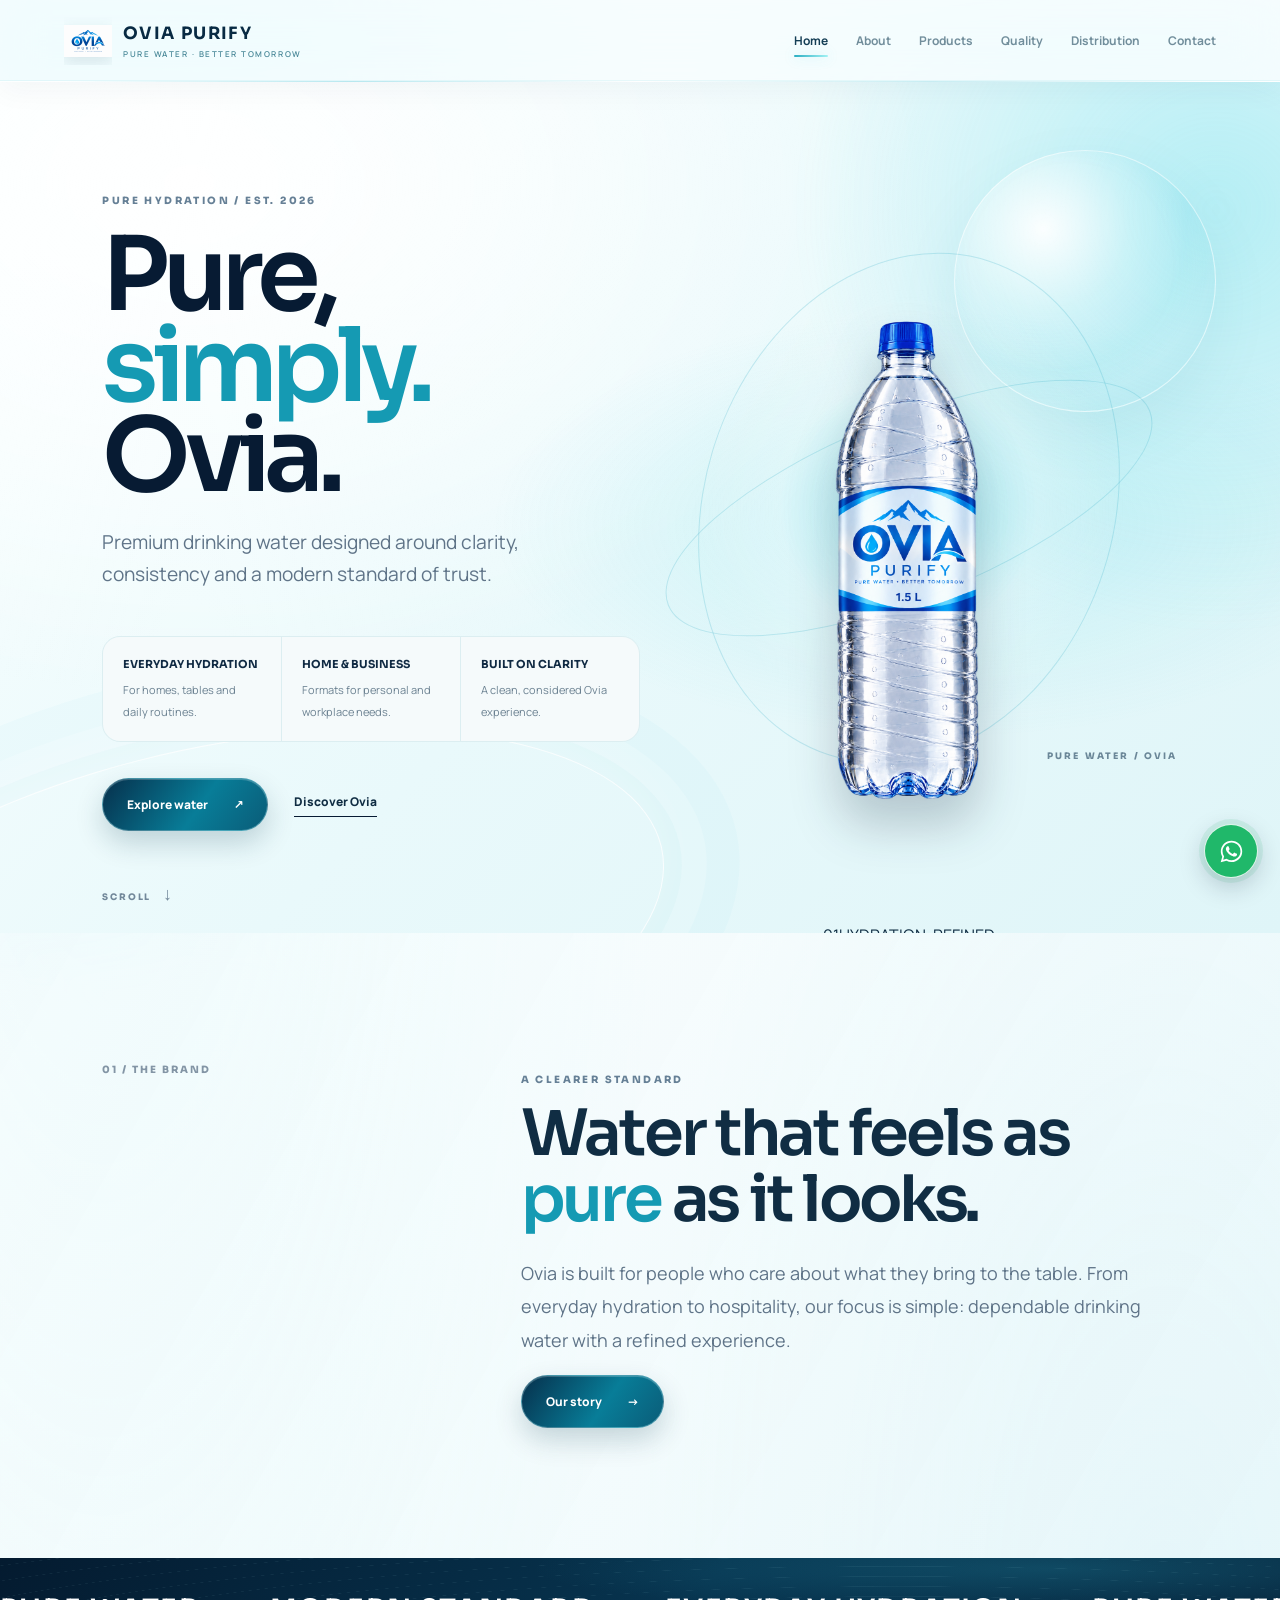
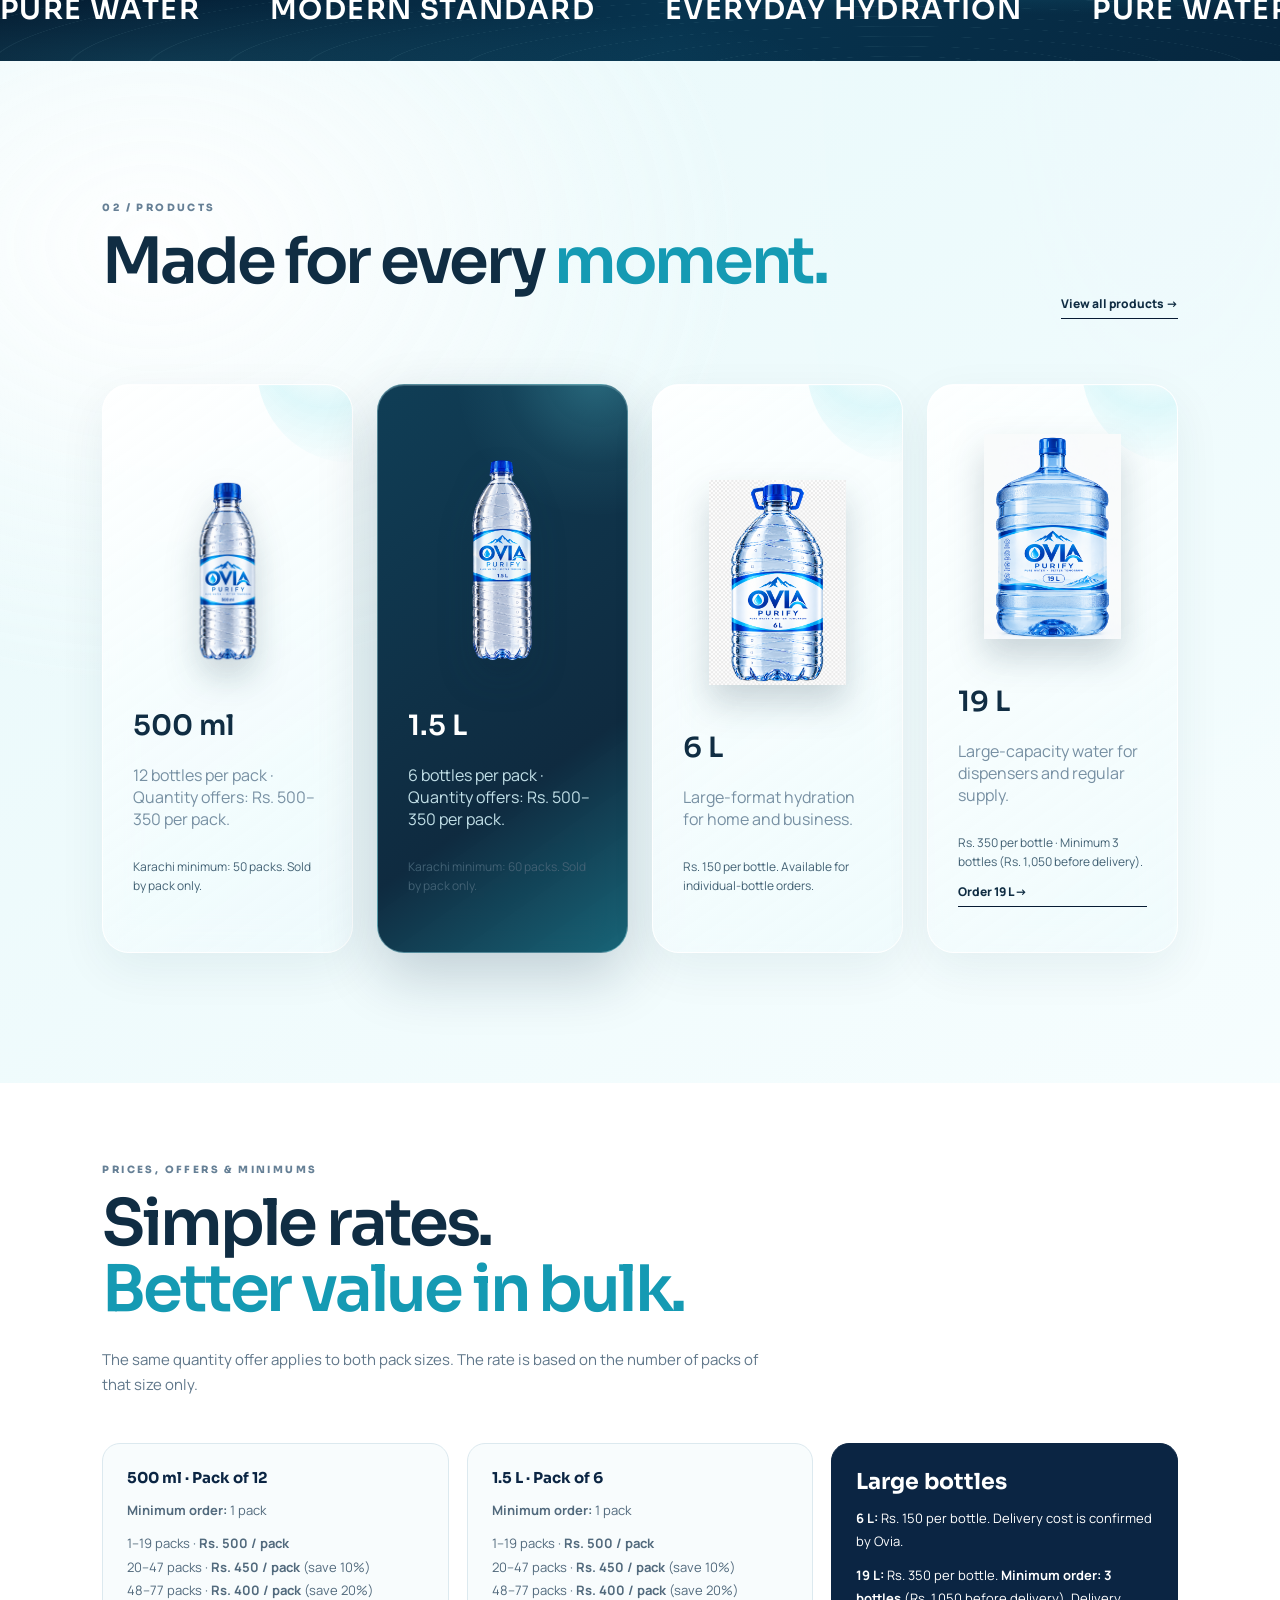
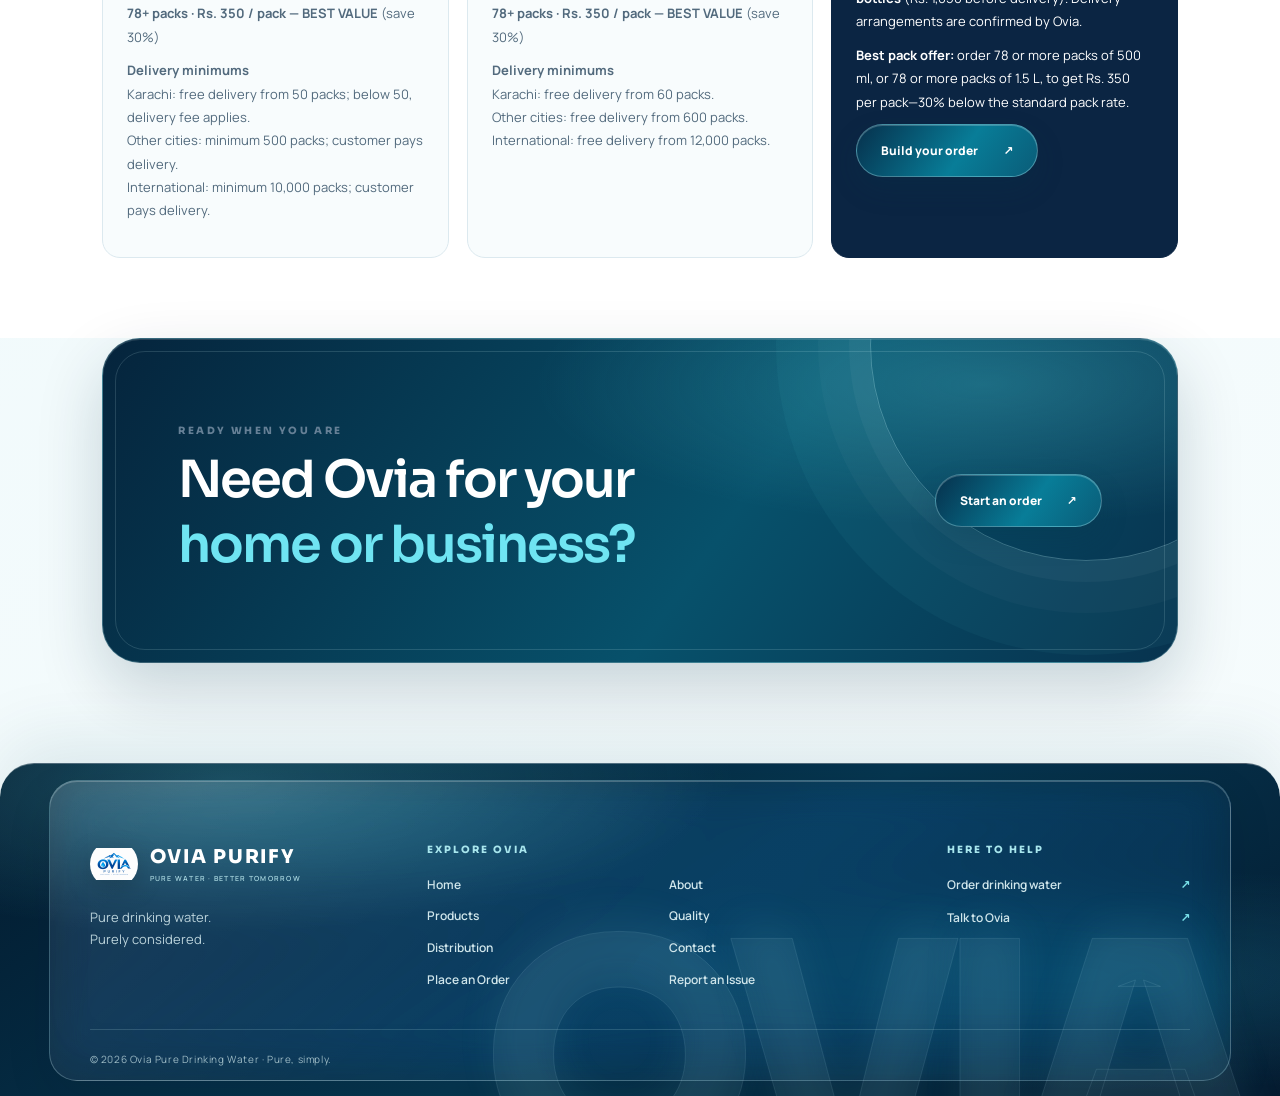
==== commit cc306c58: "Apply OVIA PURIFY liquid glass styling across pages" ====
--- a/index.html
+++ b/index.html
@@ -1,6 +1,6 @@
 <!doctype html>
 <html lang="en"><head><meta charset="utf-8"><meta name="viewport" content="width=device-width,initial-scale=1">
-<title>Ovia — Pure, Simply.</title>
+<title>Ovia Purify — Pure Water, Better Tomorrow</title>
 <link rel="canonical" href="https://ovia-pure-drinking-water.github.io/oviapurelife.com/"><meta name="description" content="Ovia Pure Drinking Water — clean hydration for homes, businesses and distribution partners.">
 <link rel="preconnect" href="https://fonts.googleapis.com"><link href="https://fonts.googleapis.com/css2?family=Manrope:wght@400;500;600;700;800&family=Sora:wght@500;600;700&display=swap" rel="stylesheet">
 <link rel="icon" type="image/png" href="ovia-logo.png?v=20261027"><link rel="stylesheet" href="styles.css?v=ovia-headerlogo3"><style id="home-page-recovery">/* Home-page safety: content must remain visible even if an animation script fails. */.reveal{opacity:1!important;transform:none!important}.hero-copy{animation:homeCopyIn .9s .1s both}.hero-bottle-wrap{animation:homeBottleIn 1.15s .18s both}.hero-water{pointer-events:none}.hero-bottle-wrap{isolation:isolate}.hero-bottle-wrap:after{content:"PURE WATER / OVIA";position:absolute;bottom:9%;right:0;color:#6b8798;font:800 9px Sora;letter-spacing:.24em}.hero-bottle-wrap .bottle{z-index:2}.hero-bottle-wrap .bottle-body{background:linear-gradient(100deg,rgba(255,255,255,.97),rgba(165,233,241,.8) 38%,rgba(255,255,255,.98) 75%);box-shadow:inset 9px 0 18px #ffffff99,inset -10px 0 20px #379fb41f,0 0 0 1px #7dcbd333}
@@ -31,7 +31,8 @@
 /* Mobile menu reliability: keep the open panel above page artwork and easy to tap. */
 @media(max-width:680px){.site-header{isolation:isolate}.site-header .menu-btn{display:block;position:relative;z-index:103;padding:10px;touch-action:manipulation}.site-header .nav{z-index:102;max-height:calc(100dvh - 70px);overflow-y:auto;pointer-events:none}.site-header .nav.open{display:flex;pointer-events:auto}}
 @media(max-width:680px){.site-header .menu-btn{display:block!important;position:relative;z-index:10000;padding:10px;touch-action:manipulation}.site-header .nav.open{display:flex!important;pointer-events:auto!important}} .cta-panel:after{z-index:0;pointer-events:none}.cta-panel>*{position:relative;z-index:1}.cta-panel .btn{pointer-events:auto;cursor:pointer;touch-action:manipulation}
-</style><style id="ovia-real-product-bottles">.hero-bottle-wrap{overflow:visible}.hero-bottle-wrap .hero-product-image{position:relative;z-index:2;display:block;width:auto;height:min(490px,76%);max-width:90%;object-fit:contain;filter:drop-shadow(0 28px 24px rgba(7,26,48,.22));animation:oviaRealBottleFloat 5.8s ease-in-out infinite;transform-origin:50% 85%}.product-card .product-bottle-image{position:relative;z-index:1;display:block;object-fit:contain;width:auto;max-width:78%;height:205px;margin:4px auto 20px;filter:drop-shadow(0 14px 14px rgba(7,26,48,.17));transition:transform .45s cubic-bezier(.16,1,.3,1)}.product-card:hover .product-bottle-image{transform:translateY(-5px) scale(1.025)}.product-card .product-bottle-500{height:185px}.product-card .product-bottle-1500{height:205px}.product-card .product-bottle-6l{height:205px;max-width:90%}@keyframes oviaRealBottleFloat{0%,100%{transform:translateY(0) rotate(-1deg)}50%{transform:translateY(-11px) rotate(1deg)}}@media(max-width:680px){.hero-bottle-wrap{height:420px!important}.hero-bottle-wrap .hero-product-image{height:min(360px,82%);max-width:82%}.product-card .product-bottle-image{height:190px}.product-card .product-bottle-500{height:170px}}@media(prefers-reduced-motion:reduce){.hero-bottle-wrap .hero-product-image{animation:none!important}}</style><style id="ovia-home-19l-card">.product-grid{grid-template-columns:repeat(4,minmax(0,1fr))}.product-bottle-19l{height:205px;max-width:90%;object-fit:contain;margin:4px auto 20px;filter:drop-shadow(8px 18px 14px #071b3317)}@media(max-width:1100px){.product-grid{grid-template-columns:repeat(2,minmax(0,1fr))}}@media(max-width:680px){.product-grid{grid-template-columns:1fr}.product-bottle-19l{height:205px}}</style><style id="ovia-clear-pricing">.home-order-info .section-lead{max-width:680px;color:#60778a;font-size:15px;line-height:1.7;margin-top:14px}.home-order-grid article p{line-height:1.8}.home-order-grid article p strong{color:inherit}</style></head><body>
+</style><style id="ovia-real-product-bottles">.hero-bottle-wrap{overflow:visible}.hero-bottle-wrap .hero-product-image{position:relative;z-index:2;display:block;width:auto;height:min(490px,76%);max-width:90%;object-fit:contain;filter:drop-shadow(0 28px 24px rgba(7,26,48,.22));animation:oviaRealBottleFloat 5.8s ease-in-out infinite;transform-origin:50% 85%}.product-card .product-bottle-image{position:relative;z-index:1;display:block;object-fit:contain;width:auto;max-width:78%;height:205px;margin:4px auto 20px;filter:drop-shadow(0 14px 14px rgba(7,26,48,.17));transition:transform .45s cubic-bezier(.16,1,.3,1)}.product-card:hover .product-bottle-image{transform:translateY(-5px) scale(1.025)}.product-card .product-bottle-500{height:185px}.product-card .product-bottle-1500{height:205px}.product-card .product-bottle-6l{height:205px;max-width:90%}@keyframes oviaRealBottleFloat{0%,100%{transform:translateY(0) rotate(-1deg)}50%{transform:translateY(-11px) rotate(1deg)}}@media(max-width:680px){.hero-bottle-wrap{height:420px!important}.hero-bottle-wrap .hero-product-image{height:min(360px,82%);max-width:82%}.product-card .product-bottle-image{height:190px}.product-card .product-bottle-500{height:170px}}@media(prefers-reduced-motion:reduce){.hero-bottle-wrap .hero-product-image{animation:none!important}}</style><style id="ovia-home-19l-card">.product-grid{grid-template-columns:repeat(4,minmax(0,1fr))}.product-bottle-19l{height:205px;max-width:90%;object-fit:contain;margin:4px auto 20px;filter:drop-shadow(8px 18px 14px #071b3317)}@media(max-width:1100px){.product-grid{grid-template-columns:repeat(2,minmax(0,1fr))}}@media(max-width:680px){.product-grid{grid-template-columns:1fr}.product-bottle-19l{height:205px}}</style><style id="ovia-clear-pricing">.home-order-info .section-lead{max-width:680px;color:#60778a;font-size:15px;line-height:1.7;margin-top:14px}.home-order-grid article p{line-height:1.8}.home-order-grid article p strong{color:inherit}</style><meta name="google-site-verification" content="aKRSwbEgvCr6AUzKDQ2gLIX44dQLyqzpMbPQa9m7_fk"><link rel="stylesheet" href="liquid.css?v=20261107">
+</head><body>
 <div id="preloader"><div class="preload-orb"><svg viewBox="0 0 100 120"><path d="M50 4C38 25 15 48 15 72a35 35 0 0 0 70 0C85 48 62 25 50 4Z"/></svg></div><div class="preload-line"></div><span>OVIA</span></div>
 <header class="site-header"><a class="brand" href="index.html" aria-label="Ovia — Home" data-sound="click"><span class="brand-mark" aria-hidden="true"><img src="ovia-logo.png?v=20261027" alt=""></span><span class="brand-word">OVIA PURIFY<small>PURE WATER · BETTER TOMORROW</small></span></a><button class="menu-btn" type="button" aria-label="Open navigation menu" aria-controls="primary-navigation" aria-expanded="false" onclick="(function(b){var n=b.parentElement.querySelector('.nav');if(!n)return;var o=!n.classList.contains('open');n.classList.toggle('open',o);n.style.cssText=o?'display:flex;position:fixed;top:70px;left:0;right:0;flex-direction:column;background:#fff;padding:20px 25px;z-index:9999;box-shadow:0 20px 30px #071b3315;max-height:calc(100dvh - 70px);overflow-y:auto':'';b.setAttribute('aria-expanded',String(o));})(this)"><i></i><i></i></button><nav id="primary-navigation" class="nav"><a class="active" href="index.html">Home</a><a href="about.html">About</a><a href="products.html">Products</a><a href="quality.html">Quality</a><a href="distribution.html">Distribution</a><a href="contact.html">Contact</a></nav></header>
 <main>
--- a/liquid.css
+++ b/liquid.css
@@ -0,0 +1,536 @@
+/* =========================================================
+   OVIA PURIFY — LIQUID GLASS / WATER SURFACE DESIGN SYSTEM
+   Shared visual layer. Keeps all original product, form and
+   navigation behaviour intact.
+   ========================================================= */
+
+:root{
+  --ovia-deep:#041c31;
+  --ovia-ocean:#073a56;
+  --ovia-blue:#087f9e;
+  --ovia-cyan:#66dbe9;
+  --ovia-ice:#e9f9fb;
+  --ovia-glass:rgba(255,255,255,.58);
+  --ovia-glass-line:rgba(255,255,255,.78);
+  --ovia-shadow:0 24px 70px rgba(5,43,65,.12);
+  --ovia-soft-shadow:0 12px 34px rgba(5,43,65,.08);
+}
+
+html{background:#eef9fb;scroll-behavior:smooth}
+body{
+  position:relative;
+  isolation:isolate;
+  background:
+    radial-gradient(ellipse at 8% 13%,rgba(104,222,235,.18),transparent 34%),
+    radial-gradient(ellipse at 91% 38%,rgba(91,190,222,.13),transparent 32%),
+    linear-gradient(155deg,#f9feff 0%,#edf9fb 48%,#f7fcfd 100%);
+  color:#102d43;
+}
+body:before{
+  content:"";
+  position:fixed;
+  z-index:-1;
+  inset:-18%;
+  pointer-events:none;
+  opacity:.54;
+  background:
+    radial-gradient(ellipse 28% 13% at 18% 28%,rgba(255,255,255,.72),transparent 72%),
+    radial-gradient(ellipse 33% 15% at 77% 21%,rgba(92,218,233,.20),transparent 74%),
+    radial-gradient(ellipse 25% 12% at 66% 78%,rgba(255,255,255,.68),transparent 72%),
+    radial-gradient(ellipse 38% 18% at 9% 82%,rgba(108,211,228,.16),transparent 75%),
+    repeating-radial-gradient(ellipse at 55% 43%,transparent 0 72px,rgba(255,255,255,.11) 74px 76px,transparent 78px 145px);
+  filter:blur(10px);
+  transform:translate3d(0,0,0);
+  animation:oviaCausticDrift 34s ease-in-out infinite alternate;
+}
+body:after{
+  content:"";
+  position:fixed;
+  z-index:-1;
+  width:min(52vw,620px);
+  aspect-ratio:1;
+  right:-22vw;
+  top:24vh;
+  border-radius:50%;
+  pointer-events:none;
+  border:1px solid rgba(61,181,207,.10);
+  box-shadow:0 0 0 24px rgba(255,255,255,.035),0 0 0 58px rgba(61,181,207,.035),0 0 0 100px rgba(255,255,255,.045);
+}
+::selection{background:rgba(65,193,212,.25);color:#06243a}
+
+/* Navigation: polished translucent water-glass */
+html body .site-header{
+  background:rgba(247,253,254,.72);
+  border-bottom:1px solid rgba(255,255,255,.82);
+  box-shadow:0 8px 30px rgba(7,54,78,.045),inset 0 -1px 0 rgba(78,190,210,.10);
+  -webkit-backdrop-filter:blur(22px) saturate(155%);
+  backdrop-filter:blur(22px) saturate(155%);
+}
+html body .site-header:after{
+  content:"";
+  position:absolute;
+  left:clamp(18px,5vw,72px);
+  right:clamp(18px,5vw,72px);
+  bottom:-1px;
+  height:1px;
+  pointer-events:none;
+  background:linear-gradient(90deg,transparent,rgba(59,190,210,.36),rgba(255,255,255,.95),rgba(59,190,210,.28),transparent);
+}
+.site-header .brand-mark img{filter:drop-shadow(0 5px 8px rgba(6,58,81,.12))}
+.site-header .brand-word{color:#082a43}
+.site-header .brand-word small{color:#4a8999;opacity:1}
+html body .site-header .nav a{color:#143e55}
+html body .site-header .nav a:after{
+  height:2px;
+  border-radius:99px;
+  background:linear-gradient(90deg,#2baec2,#a3f2f4);
+  box-shadow:0 0 12px rgba(70,204,220,.35);
+}
+html body .site-header .menu-btn i{background:#0b3852}
+@media(max-width:680px){
+  html body .site-header .nav{
+    background:rgba(248,254,255,.92);
+    border:1px solid rgba(255,255,255,.86);
+    border-top:1px solid rgba(91,198,213,.16);
+    border-radius:0 0 22px 22px;
+    box-shadow:0 24px 45px rgba(5,43,65,.14);
+    -webkit-backdrop-filter:blur(24px) saturate(160%);
+    backdrop-filter:blur(24px) saturate(160%);
+  }
+}
+
+/* Home hero: soft light-through-water atmosphere */
+html body .hero{
+  isolation:isolate;
+  background:
+    radial-gradient(ellipse at 74% 52%,rgba(83,216,230,.22),transparent 34%),
+    radial-gradient(ellipse at 15% 12%,rgba(255,255,255,.98),transparent 48%),
+    linear-gradient(135deg,#faffff 0%,#e9f9fb 52%,#dff5f8 100%);
+}
+.hero:before{
+  content:"";
+  position:absolute;
+  z-index:0;
+  width:min(78vw,900px);
+  height:min(33vw,390px);
+  left:-18%;
+  bottom:-24%;
+  border-radius:50%;
+  border:1px solid rgba(255,255,255,.78);
+  box-shadow:0 -12px 45px rgba(255,255,255,.30),0 0 0 18px rgba(75,192,212,.045),0 0 0 43px rgba(255,255,255,.17),0 0 0 76px rgba(75,192,212,.035);
+  transform:rotate(-12deg);
+  pointer-events:none;
+}
+.hero:after{
+  content:"";
+  position:absolute;
+  z-index:0;
+  width:260px;
+  height:260px;
+  right:5%;
+  top:8%;
+  border-radius:50%;
+  background:radial-gradient(circle at 34% 30%,rgba(255,255,255,.92),rgba(255,255,255,.15) 34%,rgba(87,207,225,.09) 57%,transparent 70%);
+  border:1px solid rgba(255,255,255,.5);
+  box-shadow:inset -14px -16px 35px rgba(43,167,194,.07),0 22px 60px rgba(23,125,151,.08);
+  filter:blur(.2px);
+  pointer-events:none;
+}
+.hero .hero-copy,.hero .hero-bottle-wrap,.hero .scroll-cue{z-index:1}
+.hero-water{
+  background:radial-gradient(circle,rgba(86,220,235,.34),rgba(86,220,235,0) 66%);
+  filter:blur(9px);
+}
+.hero-bottle-wrap .halo{background:radial-gradient(circle,rgba(114,231,239,.36),rgba(255,255,255,.22) 42%,transparent 70%)}
+.hero-orbit{border-color:rgba(52,172,198,.23)}
+.hero h1 em,.page-hero h1 em,.form-page-head h1 em,h2 em{color:#159ab3}
+
+/* Shared surfaces, water highlights and glass cards */
+html body .section{position:relative}
+html body .split{
+  background:linear-gradient(120deg,rgba(255,255,255,.60),rgba(236,249,251,.56));
+}
+html body .product-preview{
+  background:
+    radial-gradient(ellipse at 12% 18%,rgba(255,255,255,.95),transparent 37%),
+    linear-gradient(145deg,rgba(231,248,250,.92),rgba(246,253,254,.92));
+}
+html body .product-card,
+html body .value,
+html body .quality-step,
+html body .dist-card,
+html body .product-visual{
+  position:relative;
+  overflow:hidden;
+  border:1px solid rgba(255,255,255,.9);
+  background:linear-gradient(145deg,rgba(255,255,255,.88),rgba(239,250,252,.72));
+  box-shadow:0 16px 48px rgba(7,54,78,.065),inset 0 1px 0 rgba(255,255,255,.95);
+  -webkit-backdrop-filter:blur(16px) saturate(140%);
+  backdrop-filter:blur(16px) saturate(140%);
+}
+html body .product-card:before,
+html body .value:before,
+html body .quality-step:before,
+html body .dist-card:before,
+html body .product-visual:before{
+  content:"";
+  position:absolute;
+  z-index:0;
+  width:190px;
+  height:190px;
+  right:-95px;
+  top:-112px;
+  border-radius:50%;
+  background:radial-gradient(circle at 36% 38%,rgba(255,255,255,.96),rgba(99,220,232,.19) 37%,transparent 72%);
+  pointer-events:none;
+}
+html body .product-card>*,
+html body .value>*,
+html body .quality-step>*,
+html body .dist-card>*,
+html body .product-visual>*{position:relative;z-index:1}
+html body .product-card{border-radius:27px;transition:transform .55s cubic-bezier(.16,1,.3,1),box-shadow .55s,border-color .4s}
+html body .product-card:hover{transform:translateY(-8px);box-shadow:0 26px 60px rgba(6,63,88,.13),inset 0 1px 0 #fff;border-color:rgba(89,205,220,.58)}
+html body .product-card.featured{
+  color:#f3fcff;
+  border:1px solid rgba(178,242,249,.42);
+  background:linear-gradient(145deg,rgba(6,54,79,.96),rgba(5,34,56,.96) 68%,rgba(10,91,111,.94));
+  box-shadow:0 24px 60px rgba(4,36,58,.20),inset 0 1px 0 rgba(255,255,255,.18);
+}
+html body .product-card.featured:before{
+  width:280px;height:280px;right:-110px;top:-150px;
+  background:radial-gradient(circle,rgba(103,227,239,.28),rgba(103,227,239,.06) 45%,transparent 72%);
+}
+html body .product-card.featured h3{color:#fff}
+html body .product-card.featured p{color:#c2e0e8}
+html body .product-card .product-bottle-image,
+html body .product-card .product-bottle-19l{filter:drop-shadow(0 18px 17px rgba(4,37,57,.19))}
+html body .big-product{border-bottom-color:rgba(31,137,164,.14)}
+html body .product-visual{
+  border-radius:32px;
+  background:
+    radial-gradient(ellipse at 50% 42%,rgba(255,255,255,.96),transparent 45%),
+    linear-gradient(145deg,#dff5f8,#f8feff 54%,#dff3f7);
+  box-shadow:inset 0 1px 0 #fff,0 22px 52px rgba(7,66,91,.08);
+}
+html body .value,html body .quality-step,html body .dist-card{padding:clamp(34px,5vw,70px)}
+html body .values,html body .quality-grid,html body .distribution-grid{
+  gap:12px;
+  background:transparent;
+}
+html body .value,html body .quality-step,html body .dist-card{border-radius:22px;min-height:unset}
+html body .value h3,html body .quality-step h2,html body .dist-card h2{color:#0a2d46}
+html body .dark-band,
+html body .dark-story,
+html body .process-strip{
+  background:
+    radial-gradient(ellipse at 82% 10%,rgba(48,178,203,.22),transparent 35%),
+    radial-gradient(ellipse at 12% 100%,rgba(68,176,200,.15),transparent 42%),
+    linear-gradient(125deg,#041b30,#07344f 54%,#06263e);
+}
+html body .dark-band{position:relative}
+html body .dark-band:after{
+  content:"";position:absolute;inset:0;pointer-events:none;opacity:.27;
+  background:repeating-radial-gradient(ellipse at 70% 110%,transparent 0 38px,rgba(185,246,249,.22) 39px 40px,transparent 41px 79px);
+}
+html body .dark-story{position:relative;overflow:hidden}
+html body .dark-story:after{
+  content:"";position:absolute;width:460px;height:460px;right:-190px;top:-220px;border:1px solid rgba(169,241,247,.16);border-radius:50%;
+  box-shadow:0 0 0 22px rgba(169,241,247,.035),0 0 0 54px rgba(169,241,247,.03),0 0 0 90px rgba(169,241,247,.025);pointer-events:none;
+}
+html body .process-strip{gap:1px}
+html body .process-strip>div{background:rgba(255,255,255,.025);backdrop-filter:blur(10px)}
+html body .process-strip>div+div{border-left:1px solid rgba(198,245,248,.12)}
+html body .quality-note{
+  position:relative;overflow:hidden;border:1px solid rgba(255,255,255,.95);
+  background:linear-gradient(135deg,rgba(255,255,255,.82),rgba(222,246,249,.82));
+  box-shadow:var(--ovia-shadow);border-radius:30px;
+}
+html body .quality-note:after{
+  content:"";position:absolute;width:250px;height:250px;right:-110px;bottom:-150px;border:1px solid rgba(54,176,197,.22);border-radius:50%;
+  box-shadow:0 0 0 18px rgba(255,255,255,.16),0 0 0 42px rgba(65,186,204,.06);pointer-events:none;
+}
+
+/* Hero and page headings across interior pages */
+html body .page-hero,
+html body .form-page-head{
+  position:relative;isolation:isolate;overflow:hidden;
+  background:
+    radial-gradient(ellipse at 78% 22%,rgba(99,222,234,.24),transparent 35%),
+    radial-gradient(ellipse at 6% 86%,rgba(255,255,255,.9),transparent 44%),
+    linear-gradient(140deg,#fbffff,#e5f7fa 58%,#f5fcfd);
+}
+html body .page-hero:after,
+html body .form-page-head:after{
+  content:"";position:absolute;z-index:-1;width:430px;height:430px;right:-150px;bottom:-290px;border-radius:50%;
+  border:1px solid rgba(67,185,207,.22);box-shadow:0 0 0 20px rgba(255,255,255,.20),0 0 0 48px rgba(68,194,210,.07),0 0 0 86px rgba(255,255,255,.15);pointer-events:none;
+}
+html body .drop-giant{
+  background:
+    radial-gradient(ellipse at 30% 23%,rgba(255,255,255,.98),rgba(255,255,255,.42) 19%,transparent 38%),
+    linear-gradient(145deg,rgba(255,255,255,.94),rgba(106,223,234,.66) 45%,rgba(26,156,184,.24) 75%,rgba(255,255,255,.86));
+  border:1px solid rgba(255,255,255,.92);
+  box-shadow:inset -18px -22px 35px rgba(14,108,139,.12),inset 12px 14px 26px rgba(255,255,255,.72),24px 34px 70px rgba(23,125,151,.20);
+}
+html body .narrative{position:relative}
+html body .narrative-copy h2{color:#082b45}
+html body .narrative-copy p{color:#557184}
+html body .cta-panel{
+  isolation:isolate;
+  border:1px solid rgba(185,242,248,.28);
+  background:
+    radial-gradient(ellipse at 82% 14%,rgba(100,225,235,.24),transparent 36%),
+    linear-gradient(125deg,#05243c,#07516b 58%,#07334f);
+  box-shadow:0 26px 65px rgba(4,43,64,.19),inset 0 1px 0 rgba(255,255,255,.13);
+}
+html body .cta-panel:before{
+  content:"";position:absolute;inset:12px;border:1px solid rgba(221,250,252,.14);border-radius:30px;pointer-events:none;
+}
+html body .cta-panel:after{
+  width:430px;height:430px;right:-125px;top:-210px;border-color:rgba(197,247,249,.28);
+  box-shadow:0 0 0 21px rgba(255,255,255,.035),0 0 0 52px rgba(255,255,255,.025),0 0 0 94px rgba(96,221,232,.045);
+}
+
+/* Glossy controls and glass form containers */
+html body .form-card,
+html body .form-shell{
+  position:relative;overflow:hidden;
+  border:1px solid rgba(255,255,255,.92);
+  border-radius:28px;
+  background:linear-gradient(145deg,rgba(255,255,255,.86),rgba(239,250,252,.76));
+  box-shadow:0 26px 75px rgba(6,53,75,.10),inset 0 1px 0 #fff;
+  -webkit-backdrop-filter:blur(20px) saturate(145%);
+  backdrop-filter:blur(20px) saturate(145%);
+}
+html body .form-card:before,html body .form-shell:before{
+  content:"";position:absolute;right:-130px;top:-180px;width:310px;height:310px;border-radius:50%;
+  background:radial-gradient(circle at 35% 35%,rgba(255,255,255,.95),rgba(94,212,228,.16) 42%,transparent 72%);
+  pointer-events:none;
+}
+html body .form-card>*,
+html body .form-shell>*{position:relative;z-index:1}
+html body .form-section{border-bottom-color:rgba(34,142,166,.16)}
+html body .form-section>span{color:#159ab3}
+html body label{color:#3f6378}
+html body input,html body select,html body textarea{
+  border-color:rgba(80,151,171,.24);
+  background:rgba(255,255,255,.74);
+  box-shadow:inset 0 1px 2px rgba(9,64,86,.025);
+}
+html body input:focus,html body select:focus,html body textarea:focus{
+  border-color:#48bfd0;
+  box-shadow:0 0 0 4px rgba(75,199,216,.14),0 6px 18px rgba(28,147,170,.07);
+}
+html body .quantity-grid>label{
+  border-color:rgba(255,255,255,.92);
+  background:linear-gradient(145deg,rgba(255,255,255,.9),rgba(227,247,249,.78));
+  box-shadow:0 9px 24px rgba(7,54,78,.045),inset 0 1px 0 #fff;
+}
+html body .stepper button{
+  background:linear-gradient(145deg,#0b526d,#07334f);
+  border:1px solid rgba(178,239,244,.28);
+  box-shadow:0 5px 14px rgba(6,50,72,.12),inset 0 1px 0 rgba(255,255,255,.16);
+}
+html body .btn-primary,html body .btn-dark,html body .submit-btn{
+  color:#fff;
+  background:linear-gradient(125deg,#06304c,#087d98 58%,#0a5c78);
+  border:1px solid rgba(187,244,248,.35);
+  box-shadow:0 12px 28px rgba(4,53,76,.20),inset 0 1px 0 rgba(255,255,255,.20);
+}
+html body .btn-primary:after,html body .submit-btn:after{
+  content:"";position:absolute;top:0;left:-125%;width:65%;height:100%;
+  background:linear-gradient(100deg,transparent,rgba(255,255,255,.20),transparent);
+  transform:skewX(-18deg);transition:left .65s cubic-bezier(.16,1,.3,1);pointer-events:none;
+}
+html body .btn-primary:hover:after,html body .submit-btn:hover:after{left:145%}
+html body .btn-secondary{
+  background:rgba(255,255,255,.68);border:1px solid rgba(59,157,179,.25);color:#123b52;
+  box-shadow:inset 0 1px 0 #fff,0 8px 20px rgba(5,55,75,.055);
+}
+html body #success-modal{background:rgba(3,25,42,.66)}
+html body #success-modal .success-card{
+  border:1px solid rgba(255,255,255,.88);
+  background:linear-gradient(145deg,rgba(255,255,255,.92),rgba(231,248,250,.88));
+  box-shadow:0 30px 85px rgba(0,20,35,.28),inset 0 1px 0 #fff;
+  -webkit-backdrop-filter:blur(22px);backdrop-filter:blur(22px);
+}
+
+/* Unified glass-water footer, inspired by the provided reference */
+html body footer.footer{
+  position:relative;isolation:isolate;overflow:hidden;
+  margin-top:56px;
+  padding:76px clamp(24px,7vw,100px) 28px;
+  color:#d4e9ee;
+  border-top:1px solid rgba(255,255,255,.30);
+  border-radius:34px 34px 0 0;
+  background:
+    radial-gradient(ellipse at 18% 5%,rgba(97,218,231,.25),transparent 34%),
+    radial-gradient(ellipse at 88% 65%,rgba(43,148,181,.23),transparent 36%),
+    linear-gradient(145deg,#031b2f 0%,#063650 52%,#041b30 100%);
+  box-shadow:0 -22px 70px rgba(6,65,86,.10);
+}
+html body footer.footer:before{
+  content:"";position:absolute;z-index:-1;inset:16px clamp(12px,3.8vw,56px) 15px;
+  border-radius:28px;
+  border:1px solid rgba(219,249,251,.24);
+  background:
+    radial-gradient(ellipse at 12% 0%,rgba(255,255,255,.14),transparent 36%),
+    linear-gradient(135deg,rgba(255,255,255,.105),rgba(255,255,255,.035) 48%,rgba(92,211,225,.065));
+  box-shadow:inset 0 1px 0 rgba(255,255,255,.22),inset 0 -18px 44px rgba(0,14,27,.12),0 16px 45px rgba(0,15,26,.10);
+  -webkit-backdrop-filter:blur(20px) saturate(145%);
+  backdrop-filter:blur(20px) saturate(145%);
+  pointer-events:none;
+}
+html body footer.footer:after{
+  content:"OVIA";
+  position:absolute;z-index:0;right:3.2%;bottom:-.30em;
+  font:800 clamp(130px,25vw,330px)/.8 Sora,sans-serif;
+  letter-spacing:-.09em;
+  color:rgba(202,245,248,.055);
+  -webkit-text-stroke:1px rgba(202,245,248,.10);
+  text-shadow:0 -14px 40px rgba(141,231,238,.08);
+  pointer-events:none;white-space:nowrap;
+}
+html body footer.footer>*{position:relative;z-index:1}
+html body footer.footer .footer-brand p,
+html body footer.footer .simple-footer-brand p{color:#bad2da}
+html body footer.footer .footer-logo,
+html body footer.footer .simple-footer-brand{color:#fff}
+html body footer.footer .footer-logo span,
+html body footer.footer .simple-footer-brand b{color:#fff;font:800 19px Sora,sans-serif;letter-spacing:.09em}
+html body footer.footer .footer-logo small{color:#a8d6df;opacity:1}
+html body footer.footer .footer-logo-image,
+html body footer.footer .simple-footer-brand img{
+  width:48px;height:48px;object-fit:contain;filter:drop-shadow(0 7px 12px rgba(0,0,0,.18));
+}
+html body footer.footer .footer-navigation>strong,
+html body footer.footer .footer-contact>strong{
+  color:#a8e6ed;font:800 10px Sora,sans-serif;letter-spacing:.2em;
+}
+html body footer.footer .footer-links{
+  display:grid;grid-template-columns:repeat(2,minmax(110px,1fr));gap:13px 28px;
+}
+html body footer.footer .footer-links a,
+html body footer.footer .footer-contact>a{
+  color:#d0e6eb;font-size:12px;font-weight:600;line-height:1.55;
+  transition:color .25s,transform .25s;
+}
+html body footer.footer .footer-links a:hover,
+html body footer.footer .footer-contact>a:hover{color:#83eff3;transform:translateX(3px)}
+html body footer.footer .footer-contact>a span{color:#7be3eb}
+html body footer.footer>small{
+  grid-column:1/-1;display:block;padding-top:21px;margin-top:10px;
+  border-top:1px solid rgba(205,245,248,.16);
+  color:#9cbac4;opacity:1;font-size:10px;letter-spacing:.06em;line-height:1.7;
+}
+html body footer.footer.home-footer{
+  grid-template-columns:minmax(190px,.9fr) minmax(300px,1.5fr) minmax(150px,.8fr);
+  column-gap:clamp(26px,5vw,70px);row-gap:30px;
+}
+html body footer.footer.home-footer .footer-brand{min-width:0}
+html body footer.footer.home-footer .footer-navigation .footer-links{grid-template-columns:repeat(2,minmax(100px,1fr))}
+html body footer.footer:not(.home-footer){
+  grid-template-columns:minmax(190px,.8fr) minmax(300px,1.5fr);
+  column-gap:clamp(28px,6vw,90px);row-gap:25px;
+}
+html body footer.footer:not(.home-footer) .simple-footer-brand{
+  display:flex;align-items:center;gap:15px;min-width:0;
+}
+html body footer.footer:not(.home-footer) .footer-links{align-self:center}
+html body footer.footer:not(.home-footer)>small{grid-column:1/-1}
+@media(max-width:900px){
+  html body footer.footer.home-footer{grid-template-columns:1fr 1.4fr;gap:32px}
+  html body footer.footer.home-footer .footer-contact{grid-column:1/-1}
+  html body footer.footer.home-footer .footer-contact>a{display:inline-flex;margin:0 24px 8px 0}
+}
+@media(max-width:680px){
+  html body footer.footer,
+  html body footer.footer.home-footer,
+  html body footer.footer:not(.home-footer){
+    grid-template-columns:1fr;gap:26px;
+    margin-top:38px;padding:54px 23px 24px;border-radius:25px 25px 0 0;
+  }
+  html body footer.footer:before{inset:10px 9px 9px;border-radius:20px}
+  html body footer.footer.home-footer .footer-contact{grid-column:auto}
+  html body footer.footer .footer-links{grid-template-columns:repeat(2,minmax(0,1fr));gap:12px 18px}
+  html body footer.footer>small{grid-column:auto;margin-top:0;padding-top:18px}
+  html body footer.footer:after{right:0;bottom:-.14em;font-size:150px}
+}
+
+/* Success acknowledgement page */
+html body:has(.thanks-wrap){
+  background:
+    radial-gradient(ellipse at 78% 12%,rgba(88,218,233,.24),transparent 35%),
+    radial-gradient(ellipse at 10% 82%,rgba(119,226,236,.18),transparent 34%),
+    linear-gradient(145deg,#faffff,#e7f7fa 55%,#f6fcfd);
+}
+html body .thanks-wrap .card{
+  border:1px solid rgba(255,255,255,.94);
+  background:linear-gradient(145deg,rgba(255,255,255,.82),rgba(229,248,250,.75));
+  box-shadow:0 28px 85px rgba(7,69,91,.12),inset 0 1px 0 #fff;
+  -webkit-backdrop-filter:blur(24px) saturate(150%);
+  backdrop-filter:blur(24px) saturate(150%);
+}
+html body .thanks-wrap .card:after{
+  content:"";position:absolute;inset:9px;border:1px solid rgba(255,255,255,.62);border-radius:22px;pointer-events:none;
+}
+html body .thanks-wrap .small-footer{
+  display:inline-block;padding:12px 20px;border:1px solid rgba(255,255,255,.8);border-radius:999px;
+  background:rgba(255,255,255,.46);box-shadow:inset 0 1px 0 #fff;backdrop-filter:blur(12px);
+}
+
+/* Internal delivery page: matching liquid surfaces without changing access or email logic */
+html body .delivery-heading{
+  border:1px solid rgba(255,255,255,.92);
+  background:radial-gradient(ellipse at 85% 5%,rgba(91,215,229,.18),transparent 38%),linear-gradient(135deg,rgba(255,255,255,.91),rgba(226,247,250,.82));
+  box-shadow:0 20px 60px rgba(5,50,72,.08),inset 0 1px 0 #fff;
+}
+html body .delivery-form .panel{
+  border:1px solid rgba(255,255,255,.94);
+  background:linear-gradient(145deg,rgba(255,255,255,.88),rgba(236,249,251,.77));
+  box-shadow:0 20px 55px rgba(5,50,72,.075),inset 0 1px 0 #fff;
+  -webkit-backdrop-filter:blur(18px) saturate(145%);
+  backdrop-filter:blur(18px) saturate(145%);
+}
+html body .delivery-form .product-card{
+  border:1px solid rgba(255,255,255,.94);
+  background:linear-gradient(145deg,rgba(255,255,255,.94),rgba(225,246,249,.78));
+  box-shadow:0 12px 30px rgba(5,50,72,.07),inset 0 1px 0 #fff;
+}
+html body .delivery-form .estimate{
+  border:1px solid rgba(255,255,255,.95);
+  background:linear-gradient(145deg,rgba(238,250,252,.9),rgba(255,255,255,.78));
+  box-shadow:inset 0 1px 0 #fff;
+}
+html body .delivery-form .delivery-submit{
+  background:linear-gradient(125deg,#06304c,#087d98 58%,#0a5c78);
+  border:1px solid rgba(187,244,248,.35);
+  box-shadow:0 12px 28px rgba(4,53,76,.20),inset 0 1px 0 rgba(255,255,255,.20);
+}
+html body .delivery-form .result-panel{
+  border:1px solid rgba(255,255,255,.94);
+  background:linear-gradient(145deg,rgba(255,255,255,.91),rgba(228,249,237,.82));
+  box-shadow:0 20px 55px rgba(5,95,61,.09),inset 0 1px 0 #fff;
+}
+html body .delivery-foot{color:#668b9a}
+
+/* Motion, accessibility and small screens */
+@keyframes oviaCausticDrift{
+  0%{transform:translate3d(-1.5%,0,0) scale(1)}
+  50%{transform:translate3d(1%,1.2%,0) scale(1.035)}
+  100%{transform:translate3d(0,-1%,0) scale(1.015)}
+}
+@media(max-width:680px){
+  body:before{opacity:.36;filter:blur(14px)}
+  body:after{width:76vw;right:-47vw;top:32vh}
+  .hero:before{width:115vw;height:50vw;left:-40%;bottom:-9%}
+  .hero:after{width:170px;height:170px;right:-12px;top:11%}
+  html body .page-hero:after,html body .form-page-head:after{width:290px;height:290px;right:-170px;bottom:-170px}
+  html body .form-card,html body .form-shell{border-radius:22px}
+  html body .quality-note{border-radius:23px}
+}
+@media(prefers-reduced-motion:reduce){
+  body:before{animation:none!important}
+  html body .product-card{transition:none!important}
+  html body .btn-primary:after,html body .submit-btn:after{display:none!important}
+}
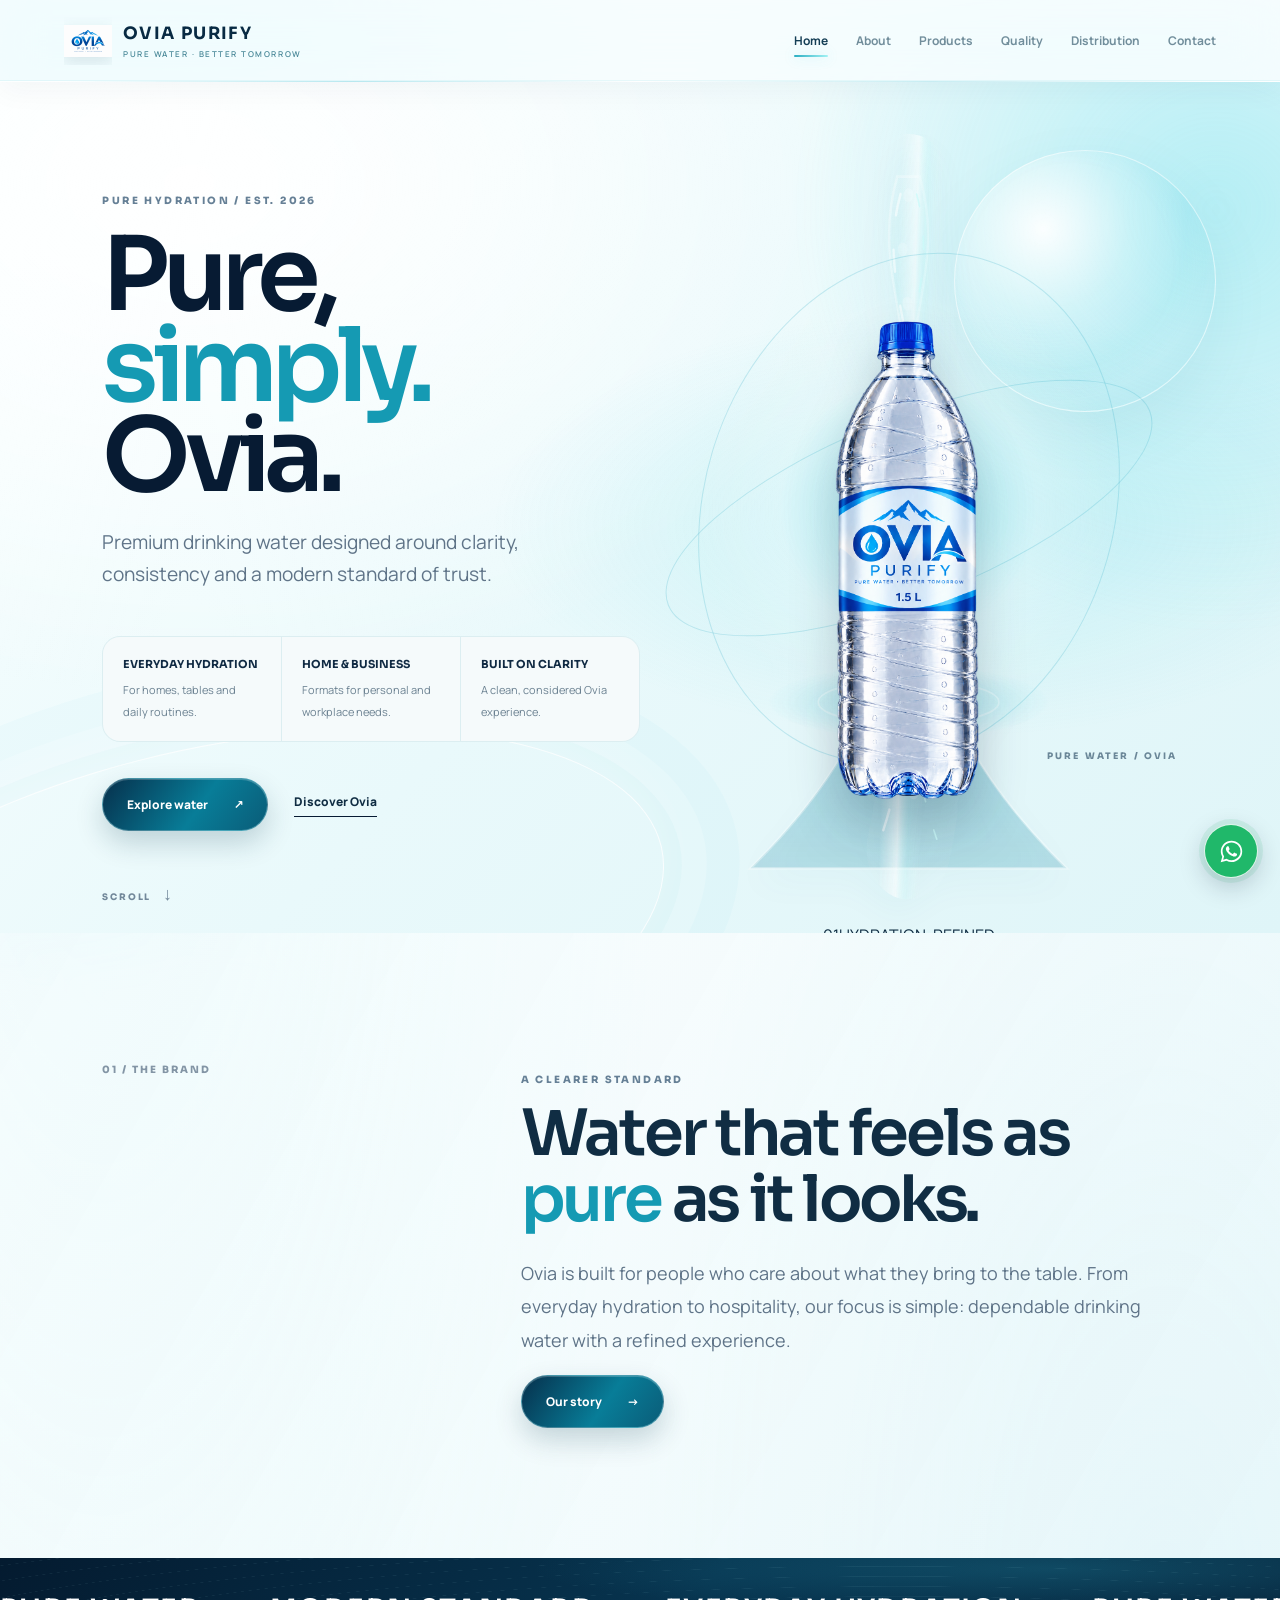
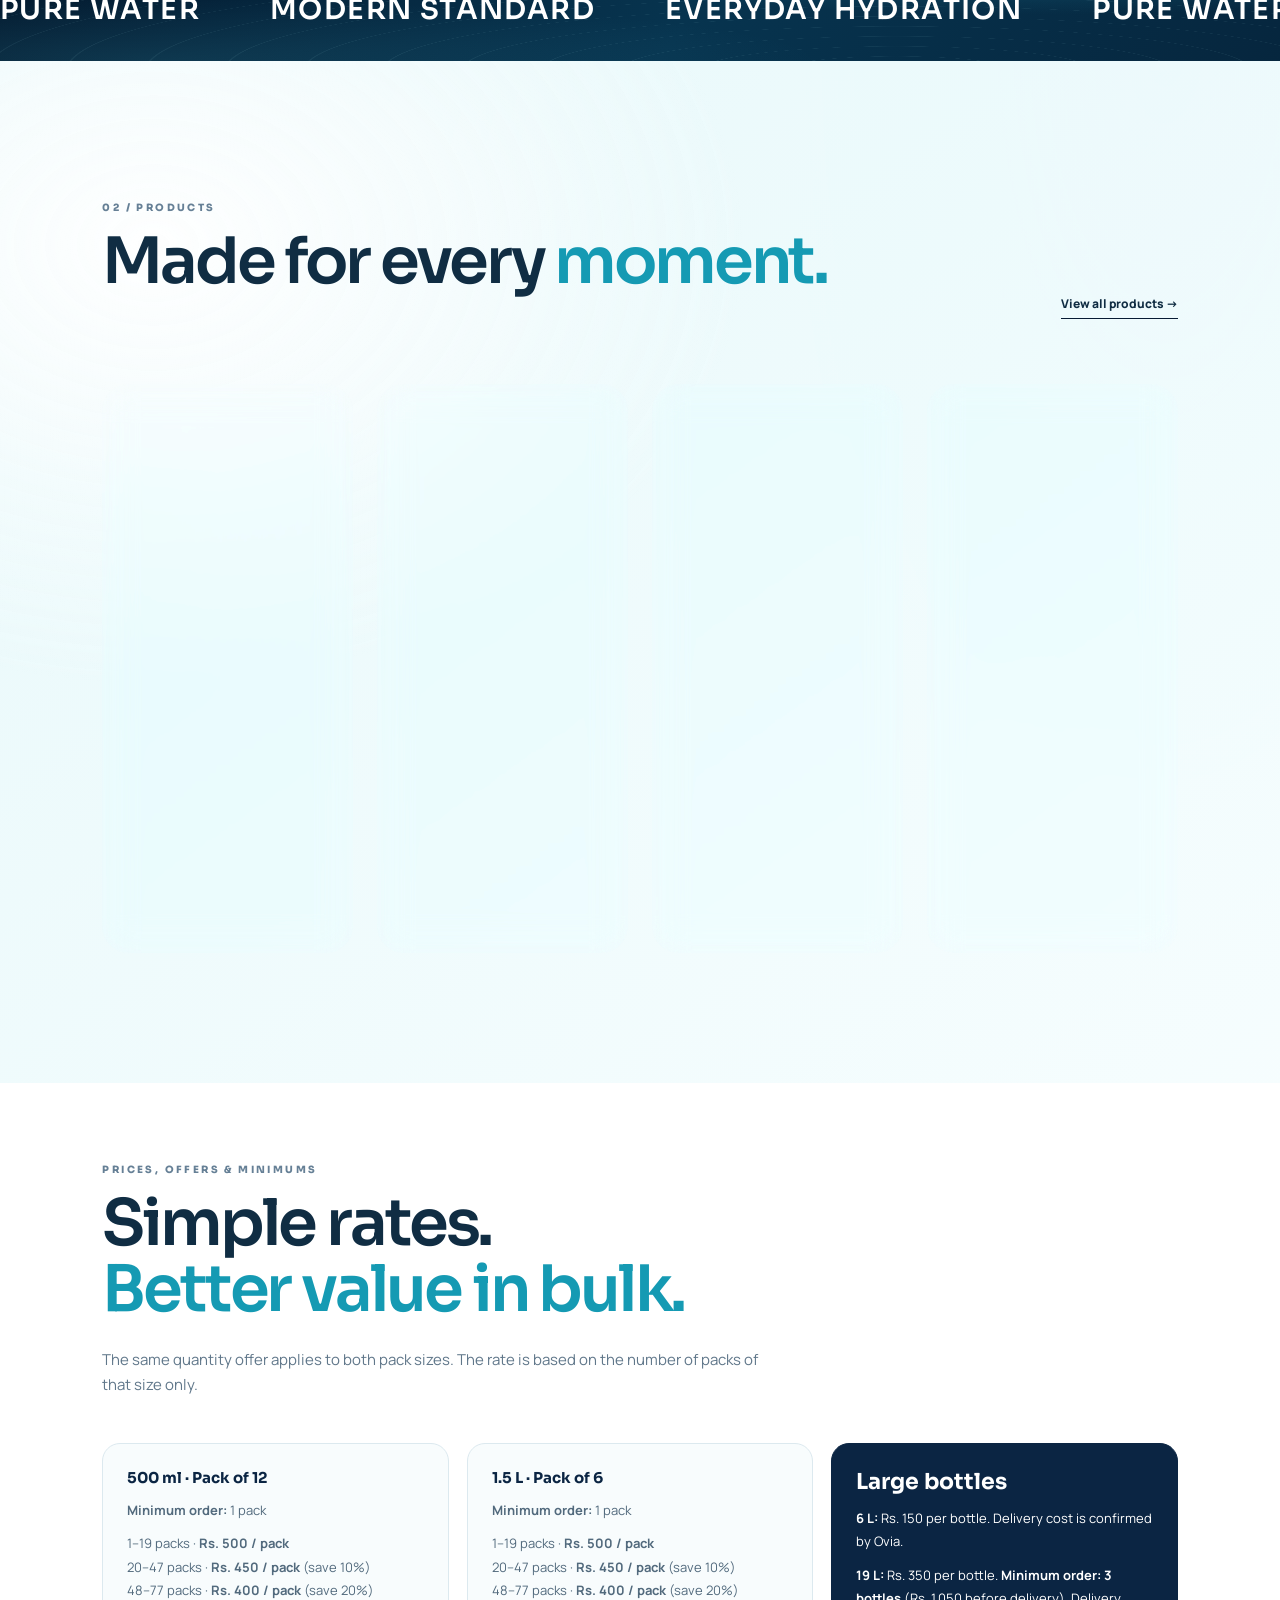
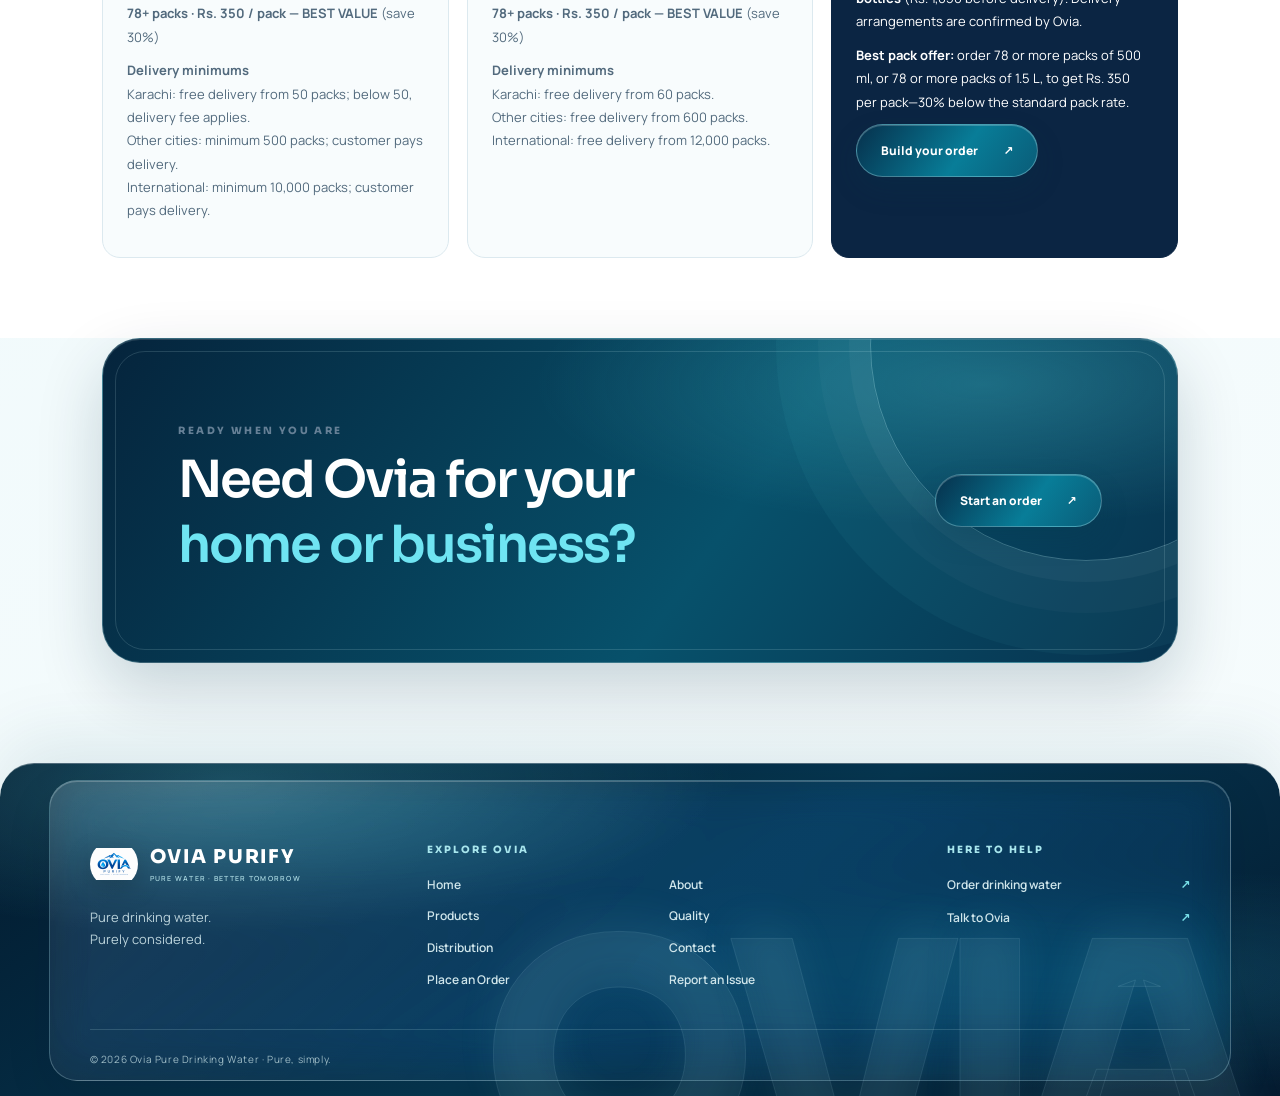
==== commit 5a317653: "Add cinematic water-river bottle arrival animation to OVIA homepage" ====
--- a/index.html
+++ b/index.html
@@ -31,13 +31,143 @@
 /* Mobile menu reliability: keep the open panel above page artwork and easy to tap. */
 @media(max-width:680px){.site-header{isolation:isolate}.site-header .menu-btn{display:block;position:relative;z-index:103;padding:10px;touch-action:manipulation}.site-header .nav{z-index:102;max-height:calc(100dvh - 70px);overflow-y:auto;pointer-events:none}.site-header .nav.open{display:flex;pointer-events:auto}}
 @media(max-width:680px){.site-header .menu-btn{display:block!important;position:relative;z-index:10000;padding:10px;touch-action:manipulation}.site-header .nav.open{display:flex!important;pointer-events:auto!important}} .cta-panel:after{z-index:0;pointer-events:none}.cta-panel>*{position:relative;z-index:1}.cta-panel .btn{pointer-events:auto;cursor:pointer;touch-action:manipulation}
-</style><style id="ovia-real-product-bottles">.hero-bottle-wrap{overflow:visible}.hero-bottle-wrap .hero-product-image{position:relative;z-index:2;display:block;width:auto;height:min(490px,76%);max-width:90%;object-fit:contain;filter:drop-shadow(0 28px 24px rgba(7,26,48,.22));animation:oviaRealBottleFloat 5.8s ease-in-out infinite;transform-origin:50% 85%}.product-card .product-bottle-image{position:relative;z-index:1;display:block;object-fit:contain;width:auto;max-width:78%;height:205px;margin:4px auto 20px;filter:drop-shadow(0 14px 14px rgba(7,26,48,.17));transition:transform .45s cubic-bezier(.16,1,.3,1)}.product-card:hover .product-bottle-image{transform:translateY(-5px) scale(1.025)}.product-card .product-bottle-500{height:185px}.product-card .product-bottle-1500{height:205px}.product-card .product-bottle-6l{height:205px;max-width:90%}@keyframes oviaRealBottleFloat{0%,100%{transform:translateY(0) rotate(-1deg)}50%{transform:translateY(-11px) rotate(1deg)}}@media(max-width:680px){.hero-bottle-wrap{height:420px!important}.hero-bottle-wrap .hero-product-image{height:min(360px,82%);max-width:82%}.product-card .product-bottle-image{height:190px}.product-card .product-bottle-500{height:170px}}@media(prefers-reduced-motion:reduce){.hero-bottle-wrap .hero-product-image{animation:none!important}}</style><style id="ovia-home-19l-card">.product-grid{grid-template-columns:repeat(4,minmax(0,1fr))}.product-bottle-19l{height:205px;max-width:90%;object-fit:contain;margin:4px auto 20px;filter:drop-shadow(8px 18px 14px #071b3317)}@media(max-width:1100px){.product-grid{grid-template-columns:repeat(2,minmax(0,1fr))}}@media(max-width:680px){.product-grid{grid-template-columns:1fr}.product-bottle-19l{height:205px}}</style><style id="ovia-clear-pricing">.home-order-info .section-lead{max-width:680px;color:#60778a;font-size:15px;line-height:1.7;margin-top:14px}.home-order-grid article p{line-height:1.8}.home-order-grid article p strong{color:inherit}</style><meta name="google-site-verification" content="aKRSwbEgvCr6AUzKDQ2gLIX44dQLyqzpMbPQa9m7_fk"><link rel="stylesheet" href="liquid.css?v=20261107">
+</style><style id="ovia-real-product-bottles">.hero-bottle-wrap{overflow:visible}.hero-bottle-wrap .hero-product-image{position:relative;z-index:2;display:block;width:auto;height:min(490px,76%);max-width:90%;object-fit:contain;filter:drop-shadow(0 28px 24px rgba(7,26,48,.22));animation:oviaRealBottleFloat 5.8s ease-in-out infinite;transform-origin:50% 85%}.product-card .product-bottle-image{position:relative;z-index:1;display:block;object-fit:contain;width:auto;max-width:78%;height:205px;margin:4px auto 20px;filter:drop-shadow(0 14px 14px rgba(7,26,48,.17));transition:transform .45s cubic-bezier(.16,1,.3,1)}.product-card:hover .product-bottle-image{transform:translateY(-5px) scale(1.025)}.product-card .product-bottle-500{height:185px}.product-card .product-bottle-1500{height:205px}.product-card .product-bottle-6l{height:205px;max-width:90%}@keyframes oviaRealBottleFloat{0%,100%{transform:translateY(0) rotate(-1deg)}50%{transform:translateY(-11px) rotate(1deg)}}@media(max-width:680px){.hero-bottle-wrap{height:420px!important}.hero-bottle-wrap .hero-product-image{height:min(360px,82%);max-width:82%}.product-card .product-bottle-image{height:190px}.product-card .product-bottle-500{height:170px}}@media(prefers-reduced-motion:reduce){.hero-bottle-wrap .hero-product-image{animation:none!important}}</style><style id="ovia-home-19l-card">.product-grid{grid-template-columns:repeat(4,minmax(0,1fr))}.product-bottle-19l{height:205px;max-width:90%;object-fit:contain;margin:4px auto 20px;filter:drop-shadow(8px 18px 14px #071b3317)}@media(max-width:1100px){.product-grid{grid-template-columns:repeat(2,minmax(0,1fr))}}@media(max-width:680px){.product-grid{grid-template-columns:1fr}.product-bottle-19l{height:205px}}</style><style id="ovia-clear-pricing">.home-order-info .section-lead{max-width:680px;color:#60778a;font-size:15px;line-height:1.7;margin-top:14px}.home-order-grid article p{line-height:1.8}.home-order-grid article p strong{color:inherit}</style><meta name="google-site-verification" content="aKRSwbEgvCr6AUzKDQ2gLIX44dQLyqzpMbPQa9m7_fk"><link rel="stylesheet" href="liquid.css?v=20261107-2">
+
+<style id="ovia-cinematic-water-arrival">
+/* Homepage-only hero sequence: the water arrives first, the original bottle follows. */
+.hero-bottle-wrap{isolation:isolate;perspective:1100px}
+.hero-bottle-wrap>.halo{z-index:0}
+.hero-bottle-wrap>.hero-orbit{z-index:2}
+.hero-bottle-wrap>.hero-caption{z-index:5}
+.ovia-water-runup{
+  position:absolute;z-index:1;pointer-events:none;
+  left:-10%;right:-10%;top:1%;bottom:-5%;
+  transform-origin:50% 96%;
+  opacity:0;
+  animation:oviaWaterRunup 2.45s cubic-bezier(.16,.84,.22,1) .05s both;
+  will-change:transform,opacity;
+}
+.ovia-river-svg{display:block;width:100%;height:100%;overflow:visible;filter:drop-shadow(0 15px 20px rgba(13,128,158,.13))}
+.ovia-river-bed{transform-origin:50% 90%;animation:oviaRiverGlisten 5.8s ease-in-out 2.45s infinite}
+.ovia-river-surface{stroke-dasharray:44 28;animation:oviaRiverFlow 5.6s linear 2.25s infinite}
+.ovia-river-current{animation:oviaRiverFlow 4.6s linear 2.2s infinite}
+.ovia-river-current.current-two{animation-duration:5.4s;animation-direction:reverse}
+.ovia-river-current.current-three{animation-duration:3.8s;opacity:.65}
+.ovia-river-pool{transform-box:fill-box;transform-origin:center;animation:oviaPoolRipple 4.2s ease-out 2.4s infinite}
+.ovia-river-pool.pool-two{animation-delay:3s}
+.ovia-water-spark{
+  position:absolute;display:block;width:9px;height:13px;border-radius:70% 30% 65% 35%;
+  background:linear-gradient(145deg,rgba(255,255,255,.96),rgba(96,219,231,.54));
+  box-shadow:0 0 15px rgba(111,229,237,.52),inset 1px 1px 2px #fff;
+  opacity:0;transform:scale(.1) rotate(30deg);
+}
+.spark-one{left:24%;bottom:22%;animation:oviaWaterDrop .9s 1.05s cubic-bezier(.16,1,.3,1) both}
+.spark-two{right:24%;bottom:27%;width:7px;height:10px;animation:oviaWaterDrop .85s 1.22s cubic-bezier(.16,1,.3,1) both}
+.spark-three{left:36%;bottom:12%;width:6px;height:9px;animation:oviaWaterDrop 1s 1.38s cubic-bezier(.16,1,.3,1) both}
+.spark-four{right:36%;bottom:15%;width:5px;height:8px;animation:oviaWaterDrop .9s 1.48s cubic-bezier(.16,1,.3,1) both}
+.spark-five{left:49%;bottom:31%;width:5px;height:7px;animation:oviaWaterDrop .8s 1.3s cubic-bezier(.16,1,.3,1) both}
+.hero-bottle-wrap .hero-product-image{
+  z-index:4;
+  transform-origin:50% 82%;
+  backface-visibility:hidden;
+  animation:
+    oviaBottleArrival 2.55s cubic-bezier(.16,1,.3,1) .22s both,
+    oviaBottleSettledFloat 5.8s ease-in-out 2.77s infinite;
+  will-change:transform,opacity,filter;
+}
+@keyframes oviaWaterRunup{
+  0%{opacity:0;transform:perspective(900px) rotateX(49deg) translate3d(0,35%,0) scale3d(.13,.16,1)}
+  34%{opacity:.68;transform:perspective(900px) rotateX(27deg) translate3d(0,13%,0) scale3d(.56,.62,1)}
+  72%{opacity:.92;transform:perspective(900px) rotateX(7deg) translate3d(0,2%,0) scale3d(.94,.96,1)}
+  100%{opacity:.86;transform:perspective(900px) rotateX(0) translate3d(0,0,0) scale3d(1,1,1)}
+}
+@keyframes oviaBottleArrival{
+  0%{opacity:0;transform:translate3d(0,145px,-360px) scale(.13) rotate(-13deg);filter:blur(9px) drop-shadow(0 6px 8px rgba(7,40,58,0))}
+  34%{opacity:.64;transform:translate3d(0,72px,-160px) scale(.48) rotate(5deg);filter:blur(3px) drop-shadow(0 15px 16px rgba(7,40,58,.10))}
+  68%{opacity:1;transform:translate3d(0,-10px,24px) scale(1.045) rotate(-1deg);filter:blur(0) drop-shadow(0 30px 27px rgba(7,26,48,.22))}
+  84%{opacity:1;transform:translate3d(0,3px,0) scale(.99) rotate(.3deg);filter:blur(0) drop-shadow(0 28px 24px rgba(7,26,48,.22))}
+  100%{opacity:1;transform:translate3d(0,0,0) scale(1) rotate(0);filter:blur(0) drop-shadow(0 28px 24px rgba(7,26,48,.22))}
+}
+@keyframes oviaBottleSettledFloat{
+  0%,100%{transform:translate3d(0,0,0) rotate(-.6deg)}
+  50%{transform:translate3d(0,-11px,0) rotate(.7deg)}
+}
+@keyframes oviaRiverFlow{to{stroke-dashoffset:-360}}
+@keyframes oviaRiverGlisten{0%,100%{opacity:.82}50%{opacity:1}}
+@keyframes oviaPoolRipple{
+  0%{opacity:0;transform:scale(.76)}
+  25%{opacity:.55}
+  100%{opacity:0;transform:scale(1.28)}
+}
+@keyframes oviaWaterDrop{
+  0%{opacity:0;transform:translate3d(0,18px,0) scale(.08) rotate(30deg)}
+  35%{opacity:1;transform:translate3d(0,-9px,0) scale(1) rotate(0)}
+  100%{opacity:0;transform:translate3d(0,13px,0) scale(.35) rotate(-12deg)}
+}
+@media(max-width:680px){
+  .ovia-water-runup{left:-17%;right:-17%;top:2%;bottom:-3%}
+  .hero-bottle-wrap .hero-product-image{animation-duration:2.35s,5.8s;animation-delay:.16s,2.51s}
+  @keyframes oviaBottleArrival{
+    0%{opacity:0;transform:translate3d(0,112px,-260px) scale(.16) rotate(-12deg);filter:blur(7px) drop-shadow(0 6px 8px rgba(7,40,58,0))}
+    38%{opacity:.7;transform:translate3d(0,52px,-110px) scale(.52) rotate(4deg);filter:blur(2px) drop-shadow(0 14px 14px rgba(7,40,58,.10))}
+    72%{opacity:1;transform:translate3d(0,-7px,15px) scale(1.035) rotate(-.7deg);filter:blur(0) drop-shadow(0 25px 23px rgba(7,26,48,.2))}
+    100%{opacity:1;transform:translate3d(0,0,0) scale(1) rotate(0);filter:blur(0) drop-shadow(0 25px 23px rgba(7,26,48,.2))}
+  }
+}
+@media(prefers-reduced-motion:reduce){
+  .ovia-water-runup{opacity:.86;animation:none;transform:none}
+  .ovia-river-surface,.ovia-river-current,.ovia-river-pool,.ovia-river-bed,.ovia-water-spark{animation:none}
+  .ovia-water-spark{display:none}
+  .hero-bottle-wrap .hero-product-image{opacity:1;transform:none;filter:drop-shadow(0 28px 24px rgba(7,26,48,.22));animation:none}
+}
+</style>
+
 </head><body>
 <div id="preloader"><div class="preload-orb"><svg viewBox="0 0 100 120"><path d="M50 4C38 25 15 48 15 72a35 35 0 0 0 70 0C85 48 62 25 50 4Z"/></svg></div><div class="preload-line"></div><span>OVIA</span></div>
 <header class="site-header"><a class="brand" href="index.html" aria-label="Ovia — Home" data-sound="click"><span class="brand-mark" aria-hidden="true"><img src="ovia-logo.png?v=20261027" alt=""></span><span class="brand-word">OVIA PURIFY<small>PURE WATER · BETTER TOMORROW</small></span></a><button class="menu-btn" type="button" aria-label="Open navigation menu" aria-controls="primary-navigation" aria-expanded="false" onclick="(function(b){var n=b.parentElement.querySelector('.nav');if(!n)return;var o=!n.classList.contains('open');n.classList.toggle('open',o);n.style.cssText=o?'display:flex;position:fixed;top:70px;left:0;right:0;flex-direction:column;background:#fff;padding:20px 25px;z-index:9999;box-shadow:0 20px 30px #071b3315;max-height:calc(100dvh - 70px);overflow-y:auto':'';b.setAttribute('aria-expanded',String(o));})(this)"><i></i><i></i></button><nav id="primary-navigation" class="nav"><a class="active" href="index.html">Home</a><a href="about.html">About</a><a href="products.html">Products</a><a href="quality.html">Quality</a><a href="distribution.html">Distribution</a><a href="contact.html">Contact</a></nav></header>
 <main>
 <section class="hero"><div class="hero-water"></div><div class="hero-copy reveal"><p class="eyebrow">PURE HYDRATION / EST. 2026</p><h1>Pure,<br><em>simply.</em> Ovia.</h1><p class="lead">Premium drinking water designed around clarity, consistency and a modern standard of trust.</p><div class="home-proof"><div><b>EVERYDAY HYDRATION</b><span>For homes, tables and daily routines.</span></div><div><b>HOME & BUSINESS</b><span>Formats for personal and workplace needs.</span></div><div><b>BUILT ON CLARITY</b><span>A clean, considered Ovia experience.</span></div></div><div class="hero-actions"><a class="btn btn-primary" href="products.html" data-sound="whoosh">Explore water <span>↗</span></a><a class="text-link" href="about.html">Discover Ovia</a></div></div>
-<div class="hero-bottle-wrap reveal"><div class="halo"></div><img class="hero-product-image" src="bottle-1.5l.png" alt="OVIA 1.5 litre pure drinking water bottle" fetchpriority="high"><div class="hero-orbit o1"></div><div class="hero-orbit o2"></div><div class="hero-caption"><span>01</span><span>HYDRATION, REFINED</span></div></div>
+<div class="hero-bottle-wrap reveal">
+  <div class="halo" aria-hidden="true"></div>
+  <div class="ovia-water-runup" aria-hidden="true">
+    <svg class="ovia-river-svg" viewBox="0 0 800 660" preserveAspectRatio="none" xmlns="http://www.w3.org/2000/svg">
+      <defs>
+        <linearGradient id="oviaRiverDepth" x1="0" y1="0" x2="0" y2="1">
+          <stop offset="0" stop-color="#b9f4f4" stop-opacity="0"/>
+          <stop offset=".24" stop-color="#7de1e8" stop-opacity=".25"/>
+          <stop offset=".57" stop-color="#37b8d0" stop-opacity=".48"/>
+          <stop offset="1" stop-color="#087f9e" stop-opacity=".24"/>
+        </linearGradient>
+        <linearGradient id="oviaRiverShimmer" x1="0" y1="0" x2="1" y2="1">
+          <stop offset="0" stop-color="#ffffff" stop-opacity=".04"/>
+          <stop offset=".42" stop-color="#ffffff" stop-opacity=".66"/>
+          <stop offset=".68" stop-color="#c8fbfa" stop-opacity=".22"/>
+          <stop offset="1" stop-color="#ffffff" stop-opacity=".04"/>
+        </linearGradient>
+        <radialGradient id="oviaRiverPool">
+          <stop offset="0" stop-color="#eaffff" stop-opacity=".7"/>
+          <stop offset=".48" stop-color="#62d6e3" stop-opacity=".26"/>
+          <stop offset="1" stop-color="#62d6e3" stop-opacity="0"/>
+        </radialGradient>
+      </defs>
+      <path class="ovia-river-bed" d="M386 -28 C350 74 425 143 386 249 C347 357 455 475 204 680 L596 680 C345 475 453 357 414 249 C375 143 450 74 414 -28 Z" fill="url(#oviaRiverDepth)" stroke="#ffffff" stroke-opacity=".35" stroke-width="3"/>
+      <path class="ovia-river-surface" d="M400 -20 C366 82 439 145 400 250 C361 356 450 470 400 660" fill="none" stroke="url(#oviaRiverShimmer)" stroke-width="104" stroke-linecap="round"/>
+      <path class="ovia-river-current current-one" d="M390 -10 C358 86 428 145 391 250 C354 354 438 476 365 650" fill="none" stroke="#ffffff" stroke-opacity=".58" stroke-width="3" stroke-linecap="round" stroke-dasharray="22 36"/>
+      <path class="ovia-river-current current-two" d="M410 -10 C442 86 372 145 409 250 C446 354 362 476 435 650" fill="none" stroke="#c8fbfa" stroke-opacity=".78" stroke-width="2" stroke-linecap="round" stroke-dasharray="13 31"/>
+      <path class="ovia-river-current current-three" d="M400 -10 C373 90 432 150 400 250 C369 360 430 475 400 650" fill="none" stroke="#ffffff" stroke-opacity=".34" stroke-width="12" stroke-linecap="round" stroke-dasharray="2 54"/>
+      <ellipse class="ovia-river-pool pool-one" cx="400" cy="510" rx="175" ry="38" fill="url(#oviaRiverPool)"/>
+      <ellipse class="ovia-river-pool pool-two" cx="400" cy="510" rx="112" ry="23" fill="none" stroke="#ffffff" stroke-opacity=".34" stroke-width="2"/>
+    </svg>
+    <span class="ovia-water-spark spark-one"></span>
+    <span class="ovia-water-spark spark-two"></span>
+    <span class="ovia-water-spark spark-three"></span>
+    <span class="ovia-water-spark spark-four"></span>
+    <span class="ovia-water-spark spark-five"></span>
+  </div>
+  <img class="hero-product-image" src="bottle-1.5l.png" alt="OVIA 1.5 litre pure drinking water bottle" fetchpriority="high">
+  <div class="hero-orbit o1"></div><div class="hero-orbit o2"></div>
+  <div class="hero-caption"><span>01</span><span>HYDRATION, REFINED</span></div>
+</div>
 <div class="scroll-cue">SCROLL <span>↓</span></div></section>
 <section class="section split"><div class="section-tag reveal">01 / THE BRAND</div><div class="split-content reveal"><p class="eyebrow">A clearer standard</p><h2>Water that feels as <em>pure</em> as it looks.</h2><p>Ovia is built for people who care about what they bring to the table. From everyday hydration to hospitality, our focus is simple: dependable drinking water with a refined experience.</p><a class="btn btn-dark" href="about.html">Our story <span>→</span></a></div></section>
 <section class="dark-band"><div class="marquee"><span>PURE WATER</span><span>MODERN STANDARD</span><span>EVERYDAY HYDRATION</span><span>PURE WATER</span></div></section>
--- a/liquid.css
+++ b/liquid.css
@@ -370,7 +370,7 @@
   box-shadow:0 -22px 70px rgba(6,65,86,.10);
 }
 html body footer.footer:before{
-  content:"";position:absolute;z-index:-1;inset:16px clamp(12px,3.8vw,56px) 15px;
+  content:"";position:absolute;z-index:0;inset:16px clamp(12px,3.8vw,56px) 15px;
   border-radius:28px;
   border:1px solid rgba(219,249,251,.24);
   background:
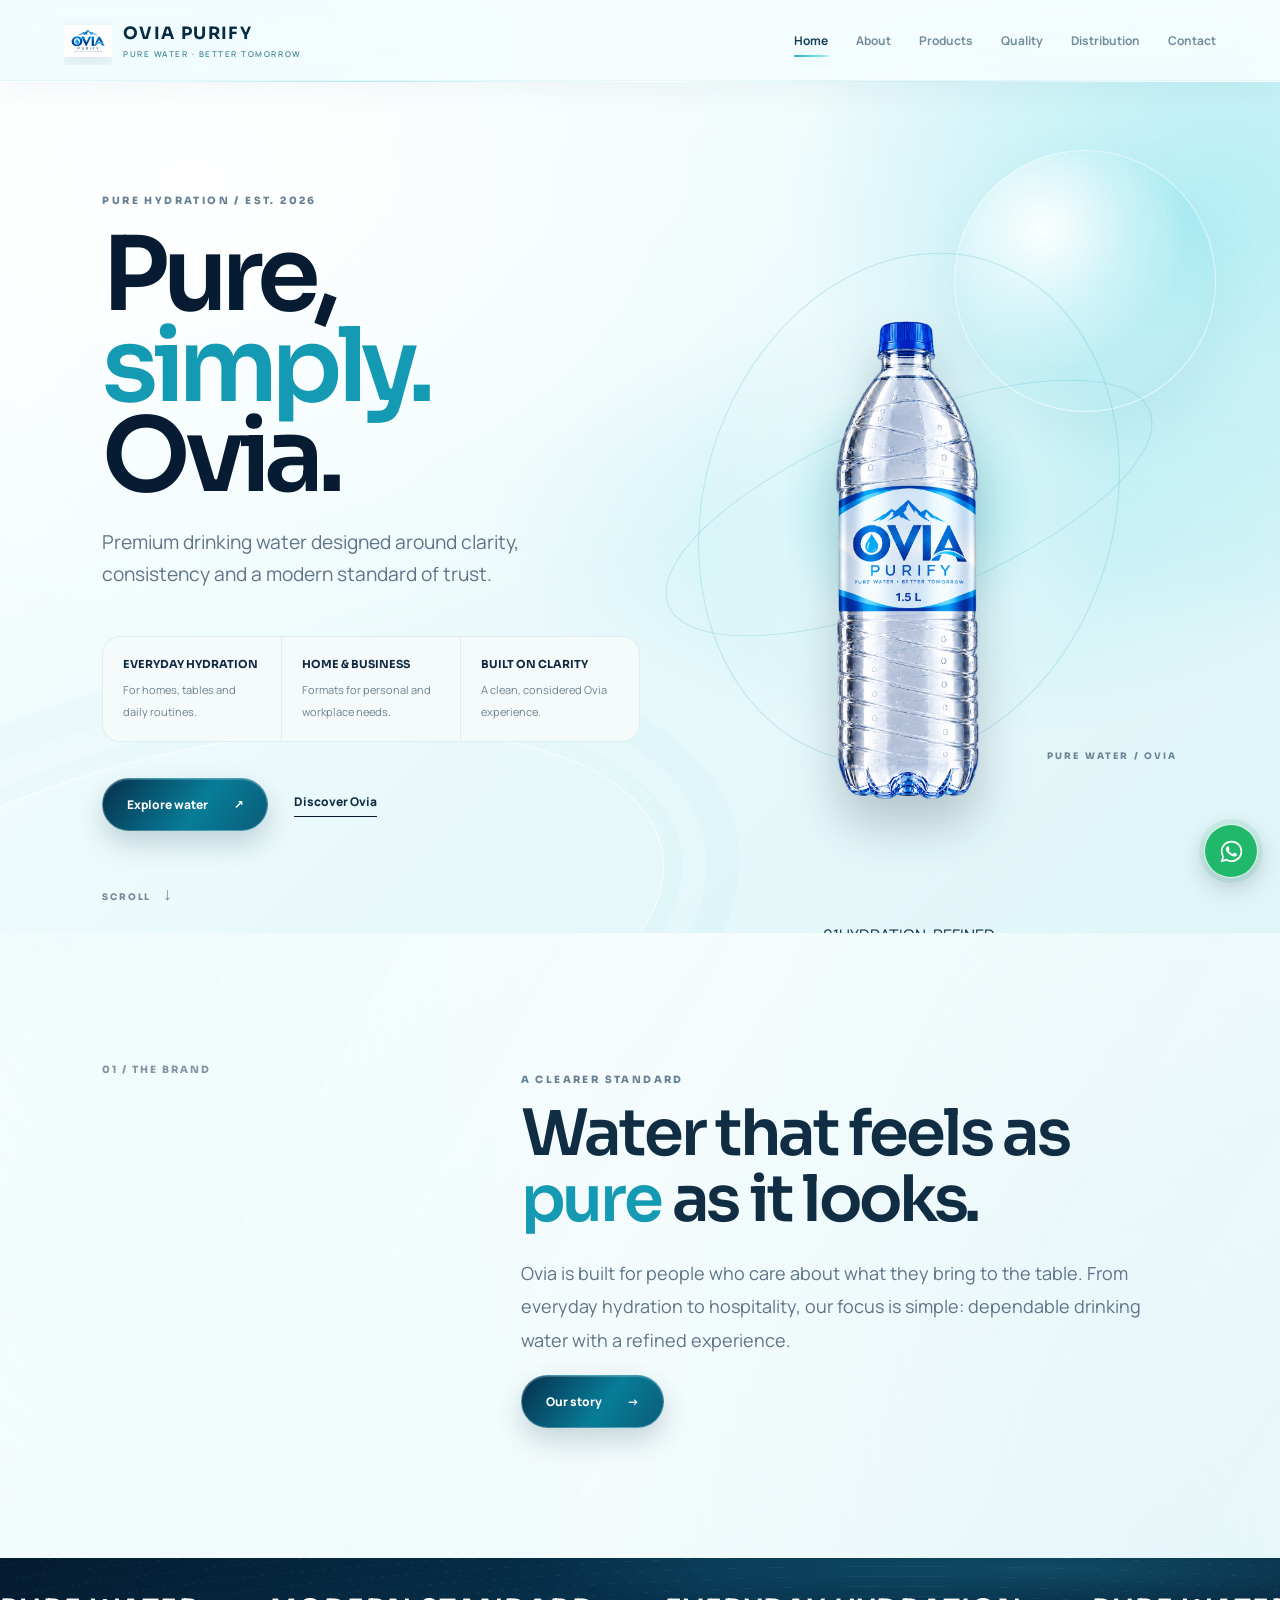
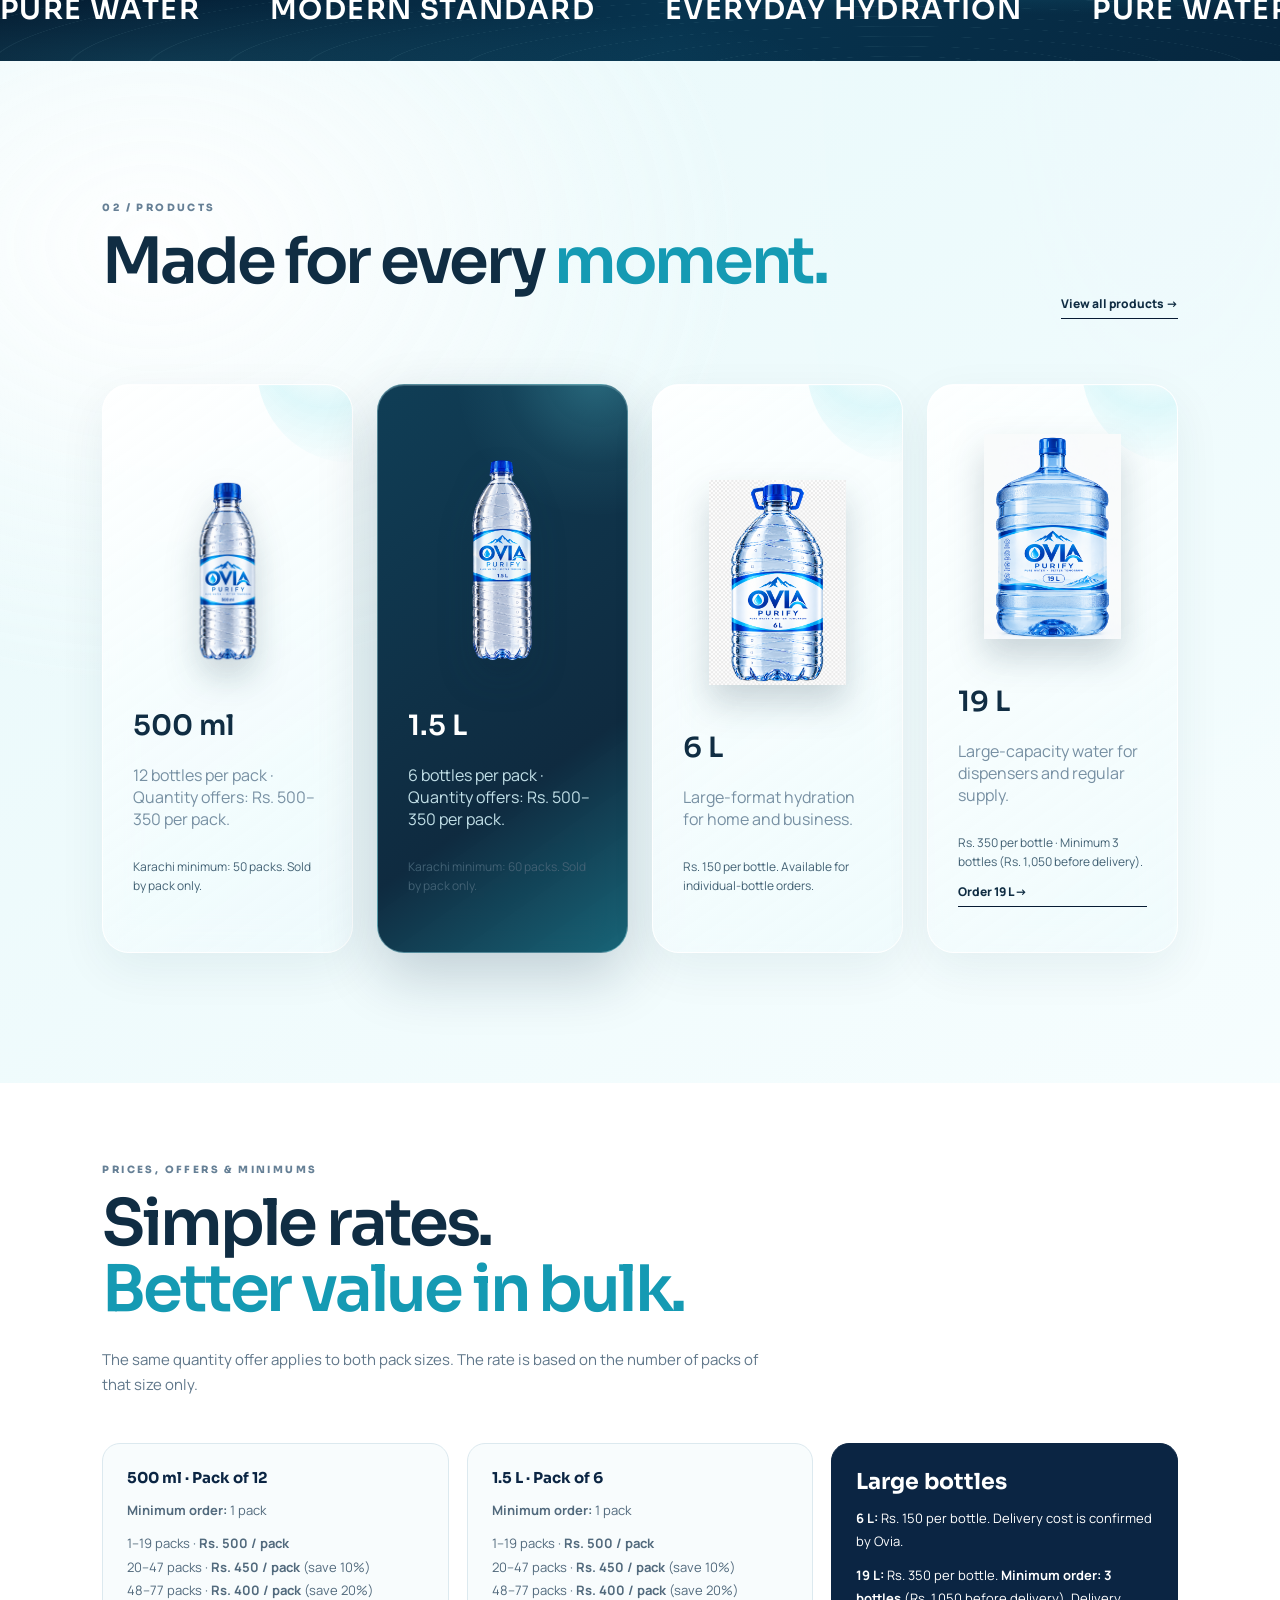
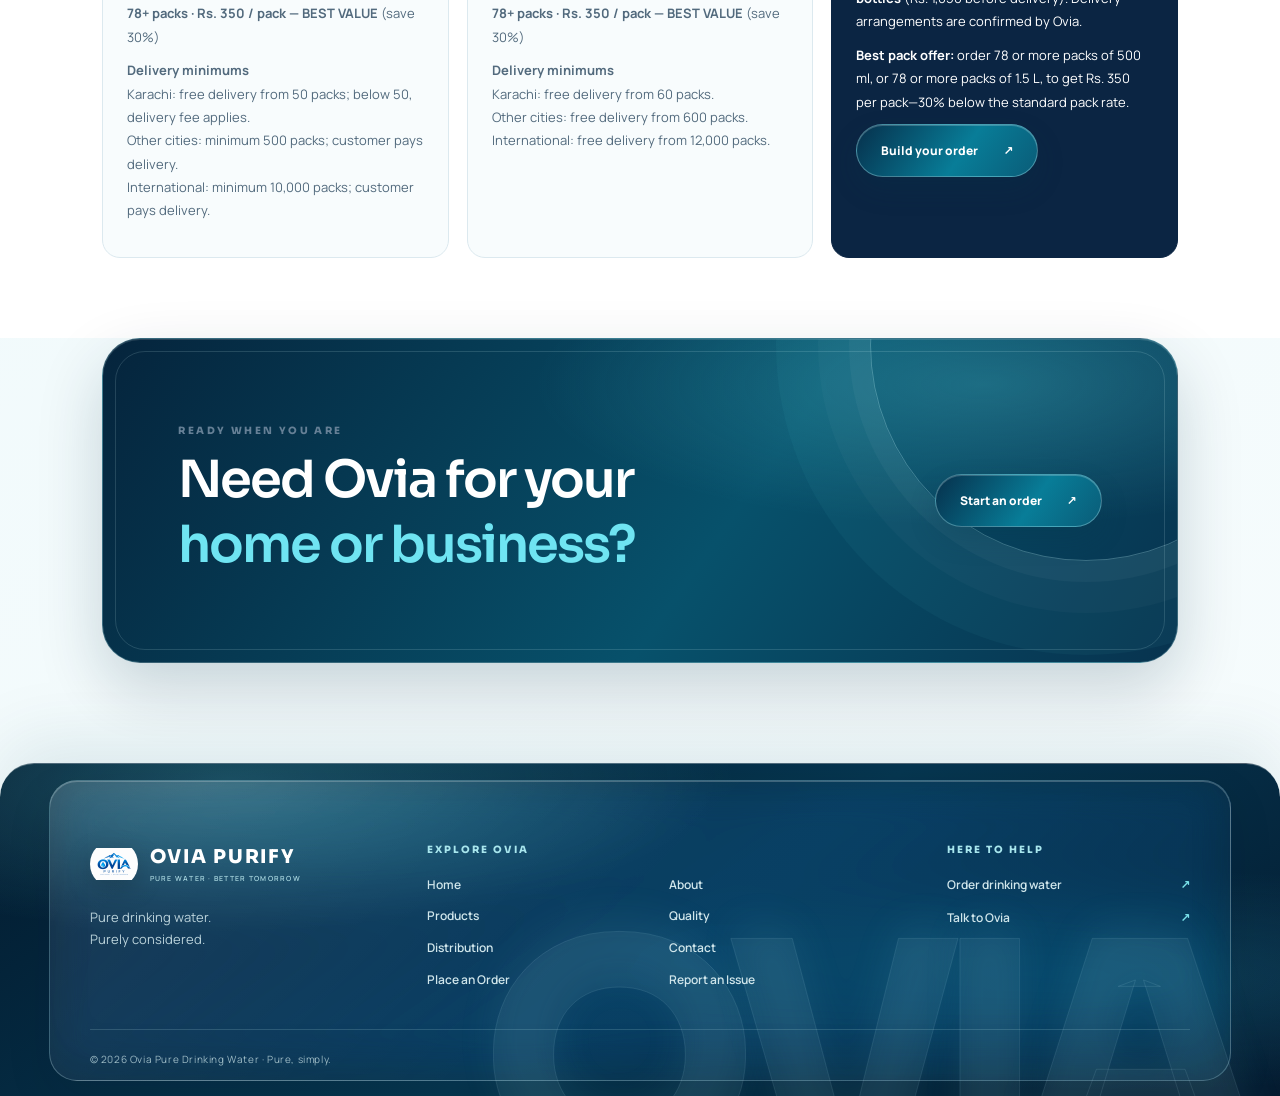
==== commit 0dc5b77f: "Replace homepage river splash with temporary bottle water swirl" ====
--- a/index.html
+++ b/index.html
@@ -34,38 +34,52 @@
 </style><style id="ovia-real-product-bottles">.hero-bottle-wrap{overflow:visible}.hero-bottle-wrap .hero-product-image{position:relative;z-index:2;display:block;width:auto;height:min(490px,76%);max-width:90%;object-fit:contain;filter:drop-shadow(0 28px 24px rgba(7,26,48,.22));animation:oviaRealBottleFloat 5.8s ease-in-out infinite;transform-origin:50% 85%}.product-card .product-bottle-image{position:relative;z-index:1;display:block;object-fit:contain;width:auto;max-width:78%;height:205px;margin:4px auto 20px;filter:drop-shadow(0 14px 14px rgba(7,26,48,.17));transition:transform .45s cubic-bezier(.16,1,.3,1)}.product-card:hover .product-bottle-image{transform:translateY(-5px) scale(1.025)}.product-card .product-bottle-500{height:185px}.product-card .product-bottle-1500{height:205px}.product-card .product-bottle-6l{height:205px;max-width:90%}@keyframes oviaRealBottleFloat{0%,100%{transform:translateY(0) rotate(-1deg)}50%{transform:translateY(-11px) rotate(1deg)}}@media(max-width:680px){.hero-bottle-wrap{height:420px!important}.hero-bottle-wrap .hero-product-image{height:min(360px,82%);max-width:82%}.product-card .product-bottle-image{height:190px}.product-card .product-bottle-500{height:170px}}@media(prefers-reduced-motion:reduce){.hero-bottle-wrap .hero-product-image{animation:none!important}}</style><style id="ovia-home-19l-card">.product-grid{grid-template-columns:repeat(4,minmax(0,1fr))}.product-bottle-19l{height:205px;max-width:90%;object-fit:contain;margin:4px auto 20px;filter:drop-shadow(8px 18px 14px #071b3317)}@media(max-width:1100px){.product-grid{grid-template-columns:repeat(2,minmax(0,1fr))}}@media(max-width:680px){.product-grid{grid-template-columns:1fr}.product-bottle-19l{height:205px}}</style><style id="ovia-clear-pricing">.home-order-info .section-lead{max-width:680px;color:#60778a;font-size:15px;line-height:1.7;margin-top:14px}.home-order-grid article p{line-height:1.8}.home-order-grid article p strong{color:inherit}</style><meta name="google-site-verification" content="aKRSwbEgvCr6AUzKDQ2gLIX44dQLyqzpMbPQa9m7_fk"><link rel="stylesheet" href="liquid.css?v=20261107-2">
 
 <style id="ovia-cinematic-water-arrival">
-/* Homepage-only hero sequence: the water arrives first, the original bottle follows. */
+/* Homepage-only: transparent water makes one short orbit around the bottle,
+   then disappears completely. Original bottle entrance and resting float remain. */
 .hero-bottle-wrap{isolation:isolate;perspective:1100px}
 .hero-bottle-wrap>.halo{z-index:0}
 .hero-bottle-wrap>.hero-orbit{z-index:2}
-.hero-bottle-wrap>.hero-caption{z-index:5}
-.ovia-water-runup{
-  position:absolute;z-index:1;pointer-events:none;
-  left:-10%;right:-10%;top:1%;bottom:-5%;
-  transform-origin:50% 96%;
+.hero-bottle-wrap>.hero-caption{z-index:6}
+
+.ovia-water-orbit{
+  position:absolute;
+  z-index:3;
+  pointer-events:none;
+  left:-15%;
+  right:-15%;
+  top:27%;
+  height:48%;
   opacity:0;
-  animation:oviaWaterRunup 2.45s cubic-bezier(.16,.84,.22,1) .05s both;
+  transform-origin:50% 50%;
+  filter:drop-shadow(0 5px 8px rgba(26,157,183,.13));
+  animation:oviaWaterWrapAndVanish 3.25s cubic-bezier(.16,.84,.22,1) .06s both;
   will-change:transform,opacity;
 }
-.ovia-river-svg{display:block;width:100%;height:100%;overflow:visible;filter:drop-shadow(0 15px 20px rgba(13,128,158,.13))}
-.ovia-river-bed{transform-origin:50% 90%;animation:oviaRiverGlisten 5.8s ease-in-out 2.45s infinite}
-.ovia-river-surface{stroke-dasharray:44 28;animation:oviaRiverFlow 5.6s linear 2.25s infinite}
-.ovia-river-current{animation:oviaRiverFlow 4.6s linear 2.2s infinite}
-.ovia-river-current.current-two{animation-duration:5.4s;animation-direction:reverse}
-.ovia-river-current.current-three{animation-duration:3.8s;opacity:.65}
-.ovia-river-pool{transform-box:fill-box;transform-origin:center;animation:oviaPoolRipple 4.2s ease-out 2.4s infinite}
-.ovia-river-pool.pool-two{animation-delay:3s}
-.ovia-water-spark{
-  position:absolute;display:block;width:9px;height:13px;border-radius:70% 30% 65% 35%;
-  background:linear-gradient(145deg,rgba(255,255,255,.96),rgba(96,219,231,.54));
-  box-shadow:0 0 15px rgba(111,229,237,.52),inset 1px 1px 2px #fff;
-  opacity:0;transform:scale(.1) rotate(30deg);
-}
-.spark-one{left:24%;bottom:22%;animation:oviaWaterDrop .9s 1.05s cubic-bezier(.16,1,.3,1) both}
-.spark-two{right:24%;bottom:27%;width:7px;height:10px;animation:oviaWaterDrop .85s 1.22s cubic-bezier(.16,1,.3,1) both}
-.spark-three{left:36%;bottom:12%;width:6px;height:9px;animation:oviaWaterDrop 1s 1.38s cubic-bezier(.16,1,.3,1) both}
-.spark-four{right:36%;bottom:15%;width:5px;height:8px;animation:oviaWaterDrop .9s 1.48s cubic-bezier(.16,1,.3,1) both}
-.spark-five{left:49%;bottom:31%;width:5px;height:7px;animation:oviaWaterDrop .8s 1.3s cubic-bezier(.16,1,.3,1) both}
+.ovia-water-orbit svg{display:block;width:100%;height:100%;overflow:visible}
+.ovia-wrap-ribbon{
+  stroke-dasharray:520 180;
+  stroke-dashoffset:720;
+  animation:oviaWrapCurrent 2.9s cubic-bezier(.22,.62,.36,1) .12s both;
+}
+.ovia-wrap-ribbon.ribbon-b{
+  stroke-dasharray:260 190;
+  stroke-dashoffset:450;
+  animation-delay:.18s;
+}
+.ovia-wrap-ribbon.ribbon-c{
+  stroke-dasharray:210 210;
+  stroke-dashoffset:420;
+  animation-delay:.22s;
+}
+.ovia-wrap-drop{
+  opacity:0;
+  transform-box:fill-box;
+  transform-origin:center;
+  animation:oviaSideDroplet 1.1s cubic-bezier(.16,1,.3,1) .55s both;
+}
+.ovia-wrap-drop.drop-b{animation-delay:.78s}
+.ovia-wrap-drop.drop-c{animation-delay:.68s}
+
 .hero-bottle-wrap .hero-product-image{
   z-index:4;
   transform-origin:50% 82%;
@@ -75,11 +89,18 @@
     oviaBottleSettledFloat 5.8s ease-in-out 2.77s infinite;
   will-change:transform,opacity,filter;
 }
-@keyframes oviaWaterRunup{
-  0%{opacity:0;transform:perspective(900px) rotateX(49deg) translate3d(0,35%,0) scale3d(.13,.16,1)}
-  34%{opacity:.68;transform:perspective(900px) rotateX(27deg) translate3d(0,13%,0) scale3d(.56,.62,1)}
-  72%{opacity:.92;transform:perspective(900px) rotateX(7deg) translate3d(0,2%,0) scale3d(.94,.96,1)}
-  100%{opacity:.86;transform:perspective(900px) rotateX(0) translate3d(0,0,0) scale3d(1,1,1)}
+@keyframes oviaWaterWrapAndVanish{
+  0%{opacity:0;transform:scale(.52) rotate(-12deg)}
+  17%{opacity:.96;transform:scale(.96) rotate(-4deg)}
+  48%{opacity:.92;transform:scale(1) rotate(5deg)}
+  72%{opacity:.72;transform:scale(1.04) rotate(10deg)}
+  100%{opacity:0;transform:scale(1.10) rotate(15deg)}
+}
+@keyframes oviaWrapCurrent{to{stroke-dashoffset:-300}}
+@keyframes oviaSideDroplet{
+  0%{opacity:0;transform:scale(.1) translateY(8px)}
+  38%{opacity:.9;transform:scale(1) translateY(-3px)}
+  100%{opacity:0;transform:scale(.3) translateY(9px)}
 }
 @keyframes oviaBottleArrival{
   0%{opacity:0;transform:translate3d(0,145px,-360px) scale(.13) rotate(-13deg);filter:blur(9px) drop-shadow(0 6px 8px rgba(7,40,58,0))}
@@ -92,20 +113,8 @@
   0%,100%{transform:translate3d(0,0,0) rotate(-.6deg)}
   50%{transform:translate3d(0,-11px,0) rotate(.7deg)}
 }
-@keyframes oviaRiverFlow{to{stroke-dashoffset:-360}}
-@keyframes oviaRiverGlisten{0%,100%{opacity:.82}50%{opacity:1}}
-@keyframes oviaPoolRipple{
-  0%{opacity:0;transform:scale(.76)}
-  25%{opacity:.55}
-  100%{opacity:0;transform:scale(1.28)}
-}
-@keyframes oviaWaterDrop{
-  0%{opacity:0;transform:translate3d(0,18px,0) scale(.08) rotate(30deg)}
-  35%{opacity:1;transform:translate3d(0,-9px,0) scale(1) rotate(0)}
-  100%{opacity:0;transform:translate3d(0,13px,0) scale(.35) rotate(-12deg)}
-}
 @media(max-width:680px){
-  .ovia-water-runup{left:-17%;right:-17%;top:2%;bottom:-3%}
+  .ovia-water-orbit{left:-24%;right:-24%;top:29%;height:44%}
   .hero-bottle-wrap .hero-product-image{animation-duration:2.35s,5.8s;animation-delay:.16s,2.51s}
   @keyframes oviaBottleArrival{
     0%{opacity:0;transform:translate3d(0,112px,-260px) scale(.16) rotate(-12deg);filter:blur(7px) drop-shadow(0 6px 8px rgba(7,40,58,0))}
@@ -115,9 +124,8 @@
   }
 }
 @media(prefers-reduced-motion:reduce){
-  .ovia-water-runup{opacity:.86;animation:none;transform:none}
-  .ovia-river-surface,.ovia-river-current,.ovia-river-pool,.ovia-river-bed,.ovia-water-spark{animation:none}
-  .ovia-water-spark{display:none}
+  .ovia-water-orbit{display:none!important;animation:none!important}
+  .ovia-wrap-ribbon,.ovia-wrap-drop{animation:none!important}
   .hero-bottle-wrap .hero-product-image{opacity:1;transform:none;filter:drop-shadow(0 28px 24px rgba(7,26,48,.22));animation:none}
 }
 </style>
@@ -129,42 +137,30 @@
 <section class="hero"><div class="hero-water"></div><div class="hero-copy reveal"><p class="eyebrow">PURE HYDRATION / EST. 2026</p><h1>Pure,<br><em>simply.</em> Ovia.</h1><p class="lead">Premium drinking water designed around clarity, consistency and a modern standard of trust.</p><div class="home-proof"><div><b>EVERYDAY HYDRATION</b><span>For homes, tables and daily routines.</span></div><div><b>HOME & BUSINESS</b><span>Formats for personal and workplace needs.</span></div><div><b>BUILT ON CLARITY</b><span>A clean, considered Ovia experience.</span></div></div><div class="hero-actions"><a class="btn btn-primary" href="products.html" data-sound="whoosh">Explore water <span>↗</span></a><a class="text-link" href="about.html">Discover Ovia</a></div></div>
 <div class="hero-bottle-wrap reveal">
   <div class="halo" aria-hidden="true"></div>
-  <div class="ovia-water-runup" aria-hidden="true">
-    <svg class="ovia-river-svg" viewBox="0 0 800 660" preserveAspectRatio="none" xmlns="http://www.w3.org/2000/svg">
-      <defs>
-        <linearGradient id="oviaRiverDepth" x1="0" y1="0" x2="0" y2="1">
-          <stop offset="0" stop-color="#b9f4f4" stop-opacity="0"/>
-          <stop offset=".24" stop-color="#7de1e8" stop-opacity=".25"/>
-          <stop offset=".57" stop-color="#37b8d0" stop-opacity=".48"/>
-          <stop offset="1" stop-color="#087f9e" stop-opacity=".24"/>
-        </linearGradient>
-        <linearGradient id="oviaRiverShimmer" x1="0" y1="0" x2="1" y2="1">
-          <stop offset="0" stop-color="#ffffff" stop-opacity=".04"/>
-          <stop offset=".42" stop-color="#ffffff" stop-opacity=".66"/>
-          <stop offset=".68" stop-color="#c8fbfa" stop-opacity=".22"/>
-          <stop offset="1" stop-color="#ffffff" stop-opacity=".04"/>
-        </linearGradient>
-        <radialGradient id="oviaRiverPool">
-          <stop offset="0" stop-color="#eaffff" stop-opacity=".7"/>
-          <stop offset=".48" stop-color="#62d6e3" stop-opacity=".26"/>
-          <stop offset="1" stop-color="#62d6e3" stop-opacity="0"/>
-        </radialGradient>
-      </defs>
-      <path class="ovia-river-bed" d="M386 -28 C350 74 425 143 386 249 C347 357 455 475 204 680 L596 680 C345 475 453 357 414 249 C375 143 450 74 414 -28 Z" fill="url(#oviaRiverDepth)" stroke="#ffffff" stroke-opacity=".35" stroke-width="3"/>
-      <path class="ovia-river-surface" d="M400 -20 C366 82 439 145 400 250 C361 356 450 470 400 660" fill="none" stroke="url(#oviaRiverShimmer)" stroke-width="104" stroke-linecap="round"/>
-      <path class="ovia-river-current current-one" d="M390 -10 C358 86 428 145 391 250 C354 354 438 476 365 650" fill="none" stroke="#ffffff" stroke-opacity=".58" stroke-width="3" stroke-linecap="round" stroke-dasharray="22 36"/>
-      <path class="ovia-river-current current-two" d="M410 -10 C442 86 372 145 409 250 C446 354 362 476 435 650" fill="none" stroke="#c8fbfa" stroke-opacity=".78" stroke-width="2" stroke-linecap="round" stroke-dasharray="13 31"/>
-      <path class="ovia-river-current current-three" d="M400 -10 C373 90 432 150 400 250 C369 360 430 475 400 650" fill="none" stroke="#ffffff" stroke-opacity=".34" stroke-width="12" stroke-linecap="round" stroke-dasharray="2 54"/>
-      <ellipse class="ovia-river-pool pool-one" cx="400" cy="510" rx="175" ry="38" fill="url(#oviaRiverPool)"/>
-      <ellipse class="ovia-river-pool pool-two" cx="400" cy="510" rx="112" ry="23" fill="none" stroke="#ffffff" stroke-opacity=".34" stroke-width="2"/>
-    </svg>
-    <span class="ovia-water-spark spark-one"></span>
-    <span class="ovia-water-spark spark-two"></span>
-    <span class="ovia-water-spark spark-three"></span>
-    <span class="ovia-water-spark spark-four"></span>
-    <span class="ovia-water-spark spark-five"></span>
-  </div>
-  <img class="hero-product-image" src="bottle-1.5l.png" alt="OVIA 1.5 litre pure drinking water bottle" fetchpriority="high">
+  <div class="ovia-water-orbit" aria-hidden="true">
+  <svg viewBox="0 0 800 400" preserveAspectRatio="none" xmlns="http://www.w3.org/2000/svg">
+    <defs>
+      <linearGradient id="oviaWrapWater" x1="0" y1="0" x2="1" y2="1">
+        <stop offset="0" stop-color="#dfffff" stop-opacity=".16"/>
+        <stop offset=".32" stop-color="#ffffff" stop-opacity=".86"/>
+        <stop offset=".62" stop-color="#48ccdf" stop-opacity=".72"/>
+        <stop offset="1" stop-color="#d8ffff" stop-opacity=".24"/>
+      </linearGradient>
+      <linearGradient id="oviaWrapHighlight" x1="0" y1="0" x2="1" y2="0">
+        <stop offset="0" stop-color="#ffffff" stop-opacity="0"/>
+        <stop offset=".48" stop-color="#ffffff" stop-opacity=".94"/>
+        <stop offset="1" stop-color="#a8f7f7" stop-opacity="0"/>
+      </linearGradient>
+    </defs>
+    <path class="ovia-wrap-ribbon ribbon-a" d="M76 206 C104 92 254 53 391 138 C526 222 658 87 724 184 C782 270 639 352 486 267 C350 192 235 335 118 274 C80 254 62 231 76 206 Z" fill="none" stroke="url(#oviaWrapWater)" stroke-width="11" stroke-linecap="round" stroke-linejoin="round"/>
+    <path class="ovia-wrap-ribbon ribbon-b" d="M95 183 C174 79 304 102 405 198 C520 306 650 287 716 216" fill="none" stroke="url(#oviaWrapHighlight)" stroke-width="4" stroke-linecap="round"/>
+    <path class="ovia-wrap-ribbon ribbon-c" d="M98 236 C177 331 300 328 395 226 C499 115 627 105 715 185" fill="none" stroke="#d9ffff" stroke-opacity=".62" stroke-width="2.5" stroke-linecap="round"/>
+    <circle class="ovia-wrap-drop drop-a" cx="142" cy="178" r="4" fill="#ffffff" fill-opacity=".9"/>
+    <circle class="ovia-wrap-drop drop-b" cx="652" cy="266" r="3.3" fill="#d9ffff" fill-opacity=".95"/>
+    <circle class="ovia-wrap-drop drop-c" cx="588" cy="119" r="2.5" fill="#ffffff" fill-opacity=".85"/>
+  </svg>
+</div>
+<img class="hero-product-image" src="bottle-1.5l.png" alt="OVIA 1.5 litre pure drinking water bottle" fetchpriority="high">
   <div class="hero-orbit o1"></div><div class="hero-orbit o2"></div>
   <div class="hero-caption"><span>01</span><span>HYDRATION, REFINED</span></div>
 </div>
